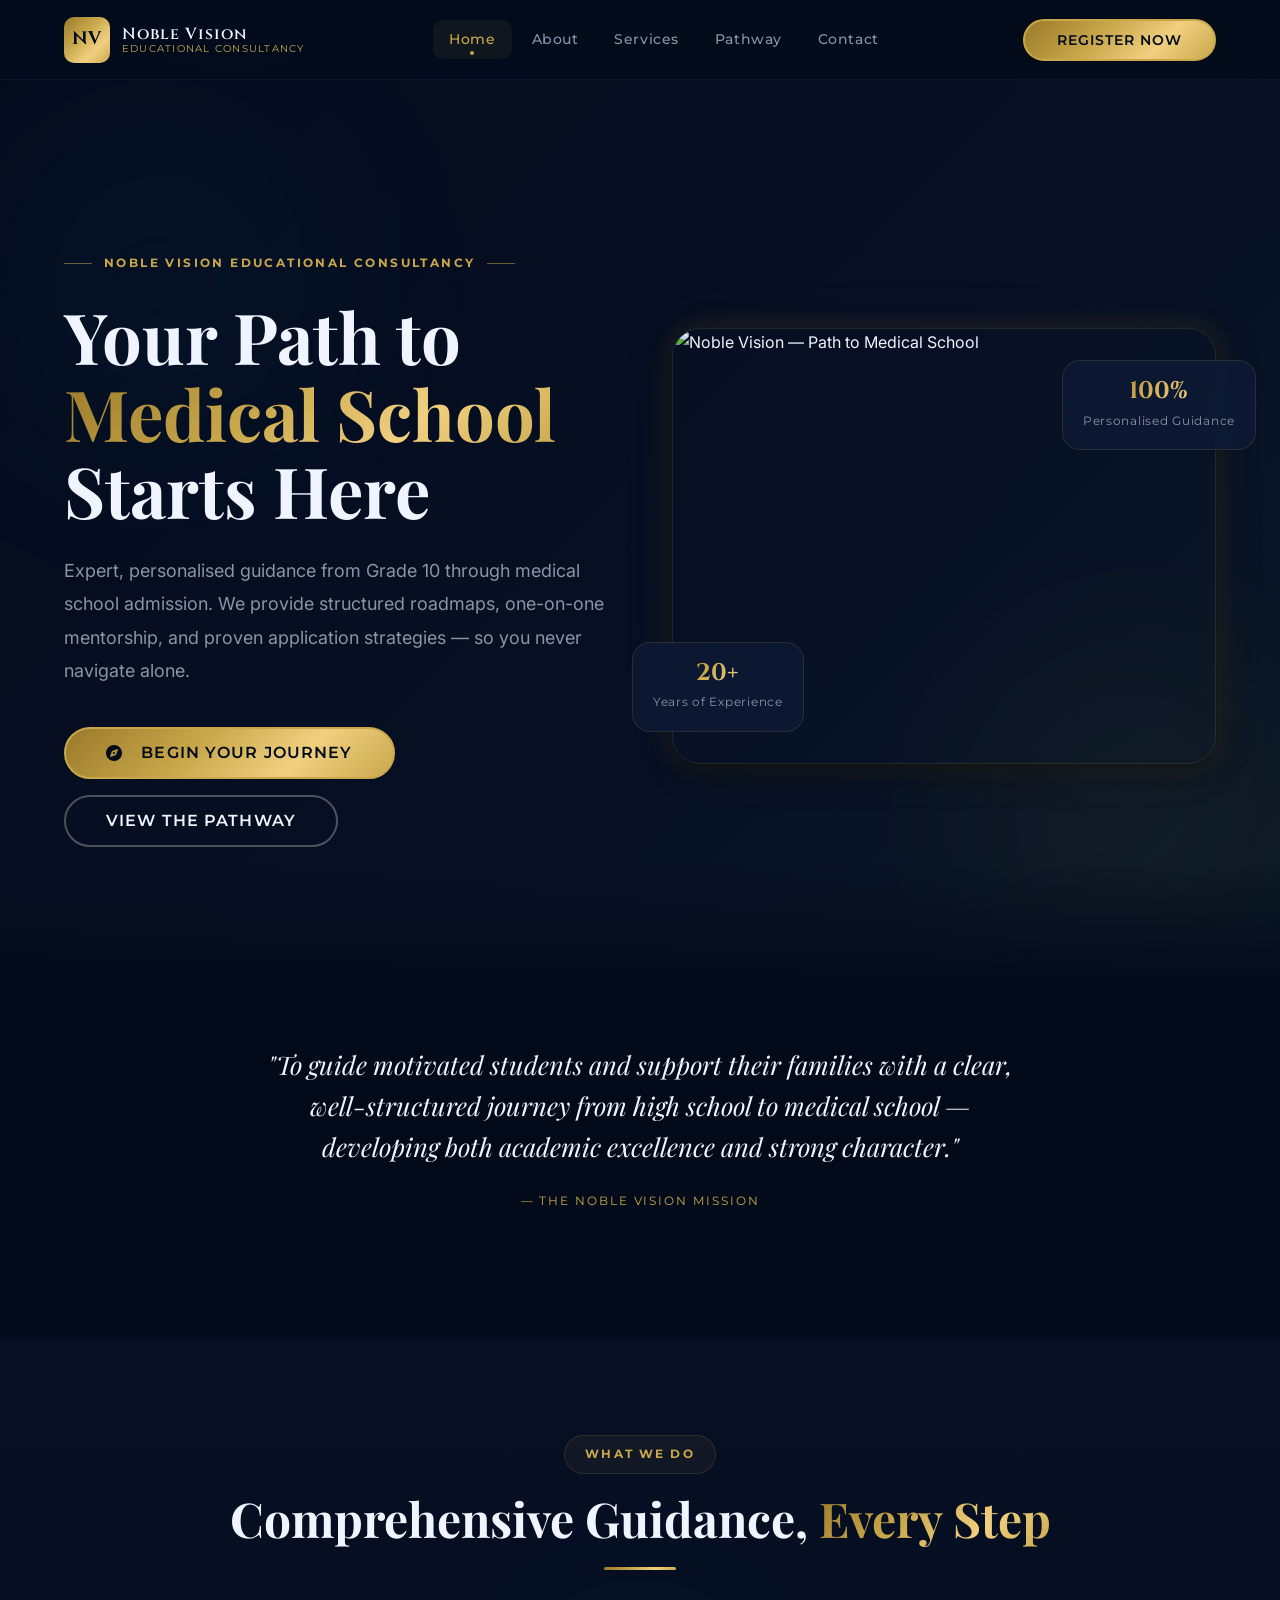
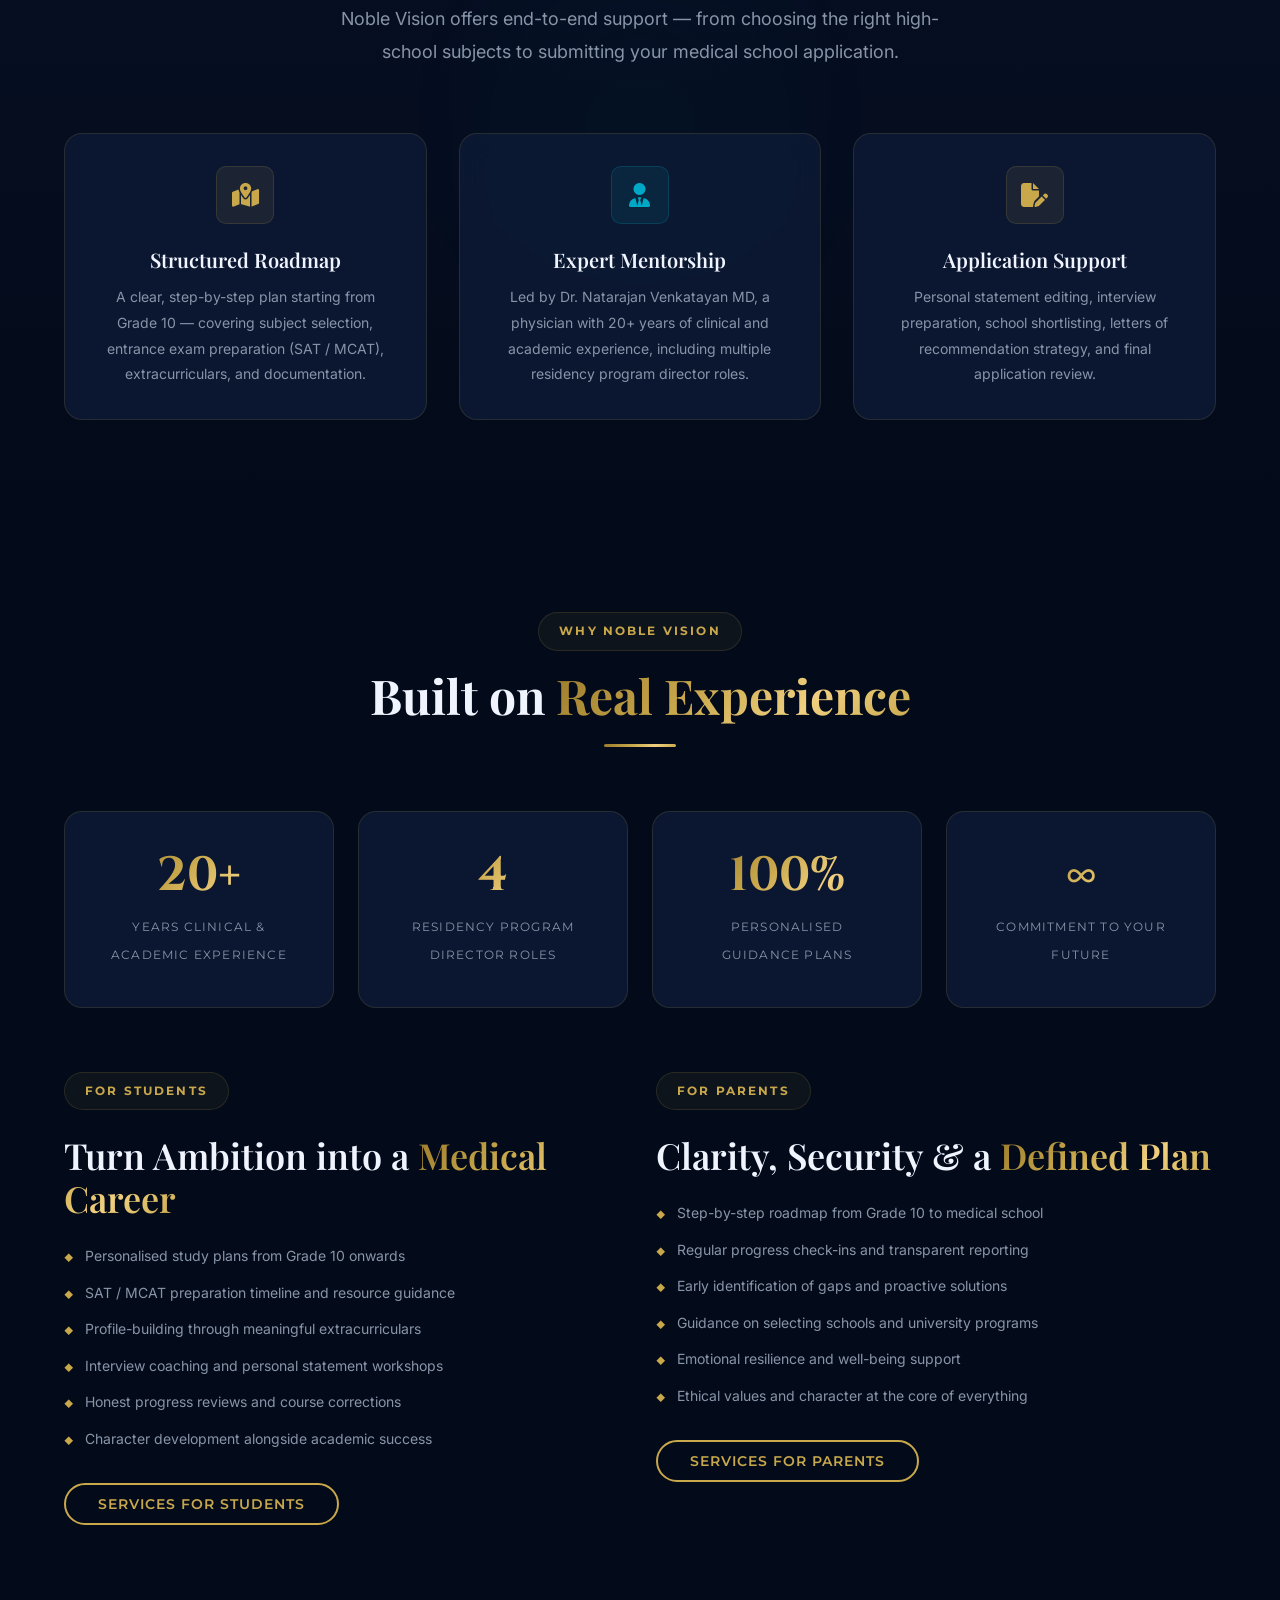
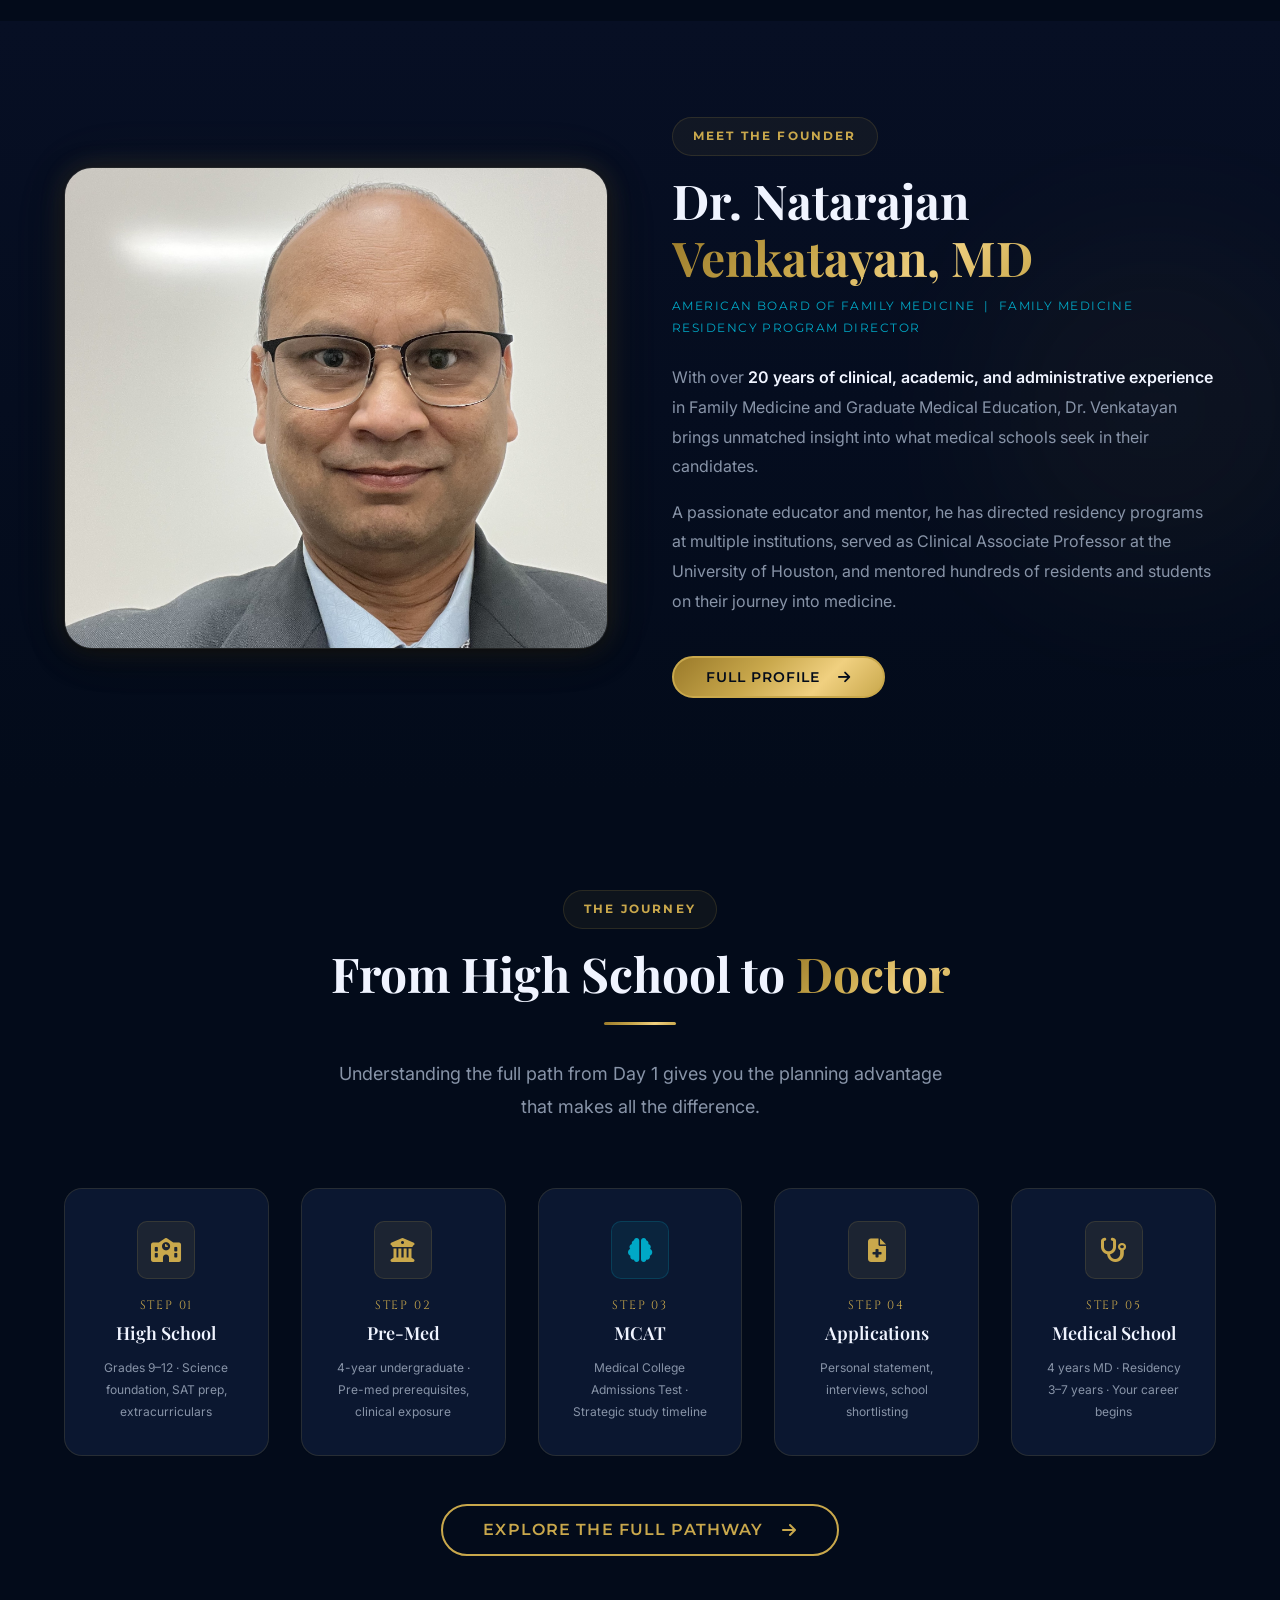
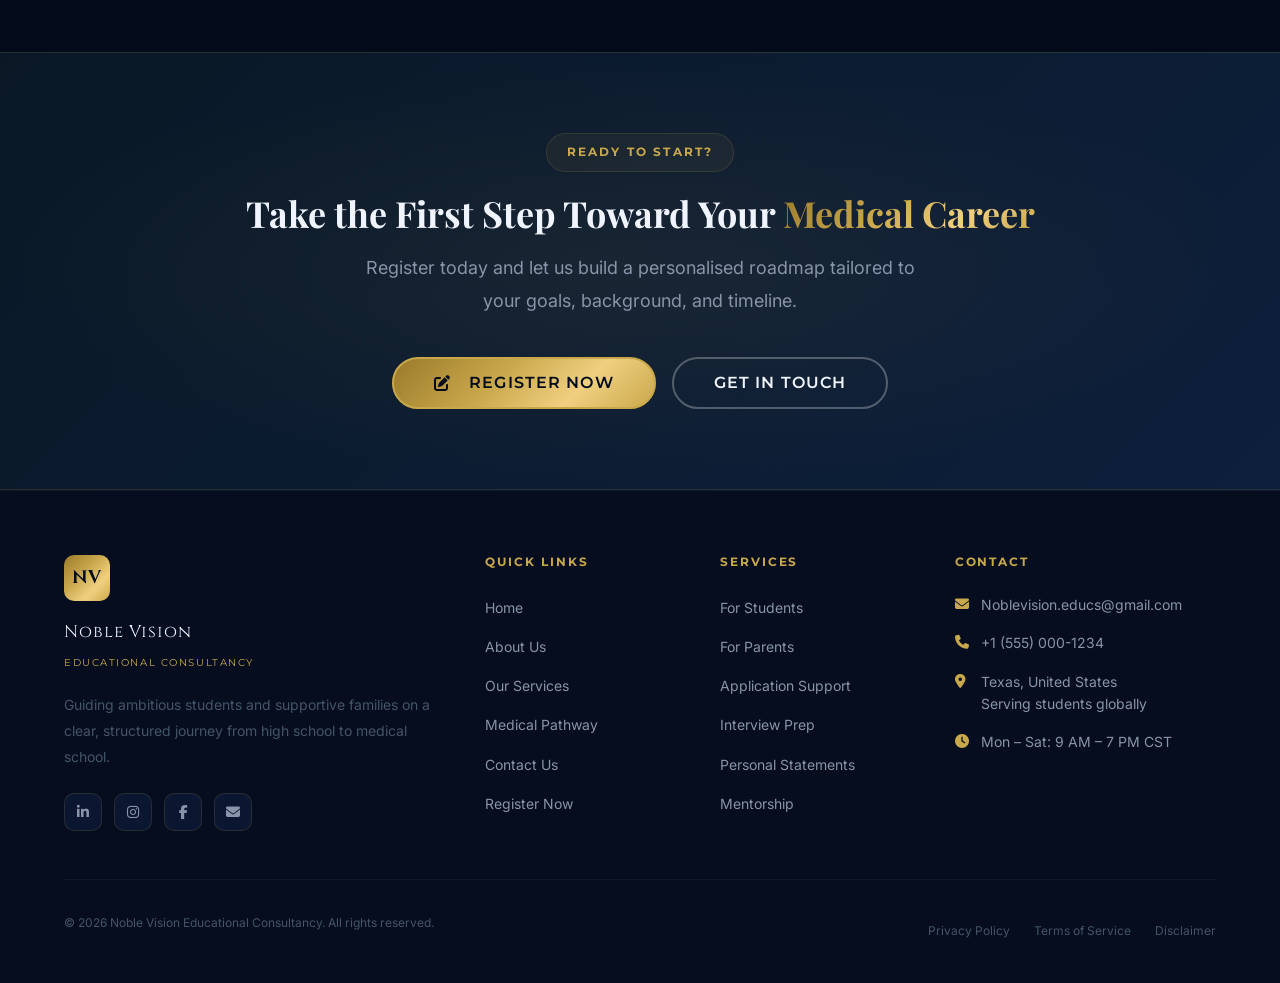
==== index.html @ 3e69d7c0 "Initial commit — Noble Vision website" ====
<!DOCTYPE html>
<html lang="en">
<head>
  <meta charset="UTF-8" />
  <meta name="viewport" content="width=device-width, initial-scale=1.0" />
  <title>Noble Vision | Educational Consultancy — Path to Medical School</title>
  <meta name="description" content="Noble Vision Educational Consultancy guides motivated students from Grade 10 to medical school with structured roadmaps, expert mentorship, and proven application strategies." />

  <!-- Google Fonts -->
  <link rel="preconnect" href="https://fonts.googleapis.com" />
  <link rel="preconnect" href="https://fonts.gstatic.com" crossorigin />
  <link href="https://fonts.googleapis.com/css2?family=Cinzel:wght@400;600;700&family=Playfair+Display:ital,wght@0,400;0,600;0,700;1,400&family=Inter:wght@300;400;500;600&family=Montserrat:wght@400;500;600;700&display=swap" rel="stylesheet" />

  <!-- Font Awesome Icons -->
  <link rel="stylesheet" href="https://cdnjs.cloudflare.com/ajax/libs/font-awesome/6.5.1/css/all.min.css" />

  <!-- Stylesheets -->
  <link rel="stylesheet" href="css/variables.css" />
  <link rel="stylesheet" href="css/global.css" />
  <link rel="stylesheet" href="css/components.css" />
</head>
<body>

<!-- ============================================================
     SECTION: GLOBAL NAVIGATION / HEADER
     To edit: update components/_header.html then copy here.
     ============================================================ -->
<header class="site-header" id="site-header">
  <nav class="nav-container">
    <a href="index.html" class="nav-logo" aria-label="Noble Vision Home">
      <div class="logo-mark">NV</div>
      <div class="nav-logo-text">
        <span class="logo-name">Noble Vision</span>
        <span class="logo-sub">Educational Consultancy</span>
      </div>
    </a>
    <ul class="nav-links" id="nav-links">
      <li><a href="index.html"    class="active">Home</a></li>
      <li><a href="about.html"              >About</a></li>
      <li><a href="services.html"           >Services</a></li>
      <li><a href="pathway.html"            >Pathway</a></li>
      <li><a href="contact.html"            >Contact</a></li>
    </ul>
    <a href="contact.html#register" class="btn btn--primary nav-cta">Register Now</a>
    <button class="nav-toggle" id="nav-toggle" aria-label="Toggle navigation menu">
      <span></span><span></span><span></span>
    </button>
  </nav>
</header>
<!-- END: GLOBAL NAVIGATION / HEADER -->


<main class="page-wrapper">

  <!-- ============================================================
       SECTION: HERO
       Full-viewport intro with headline and CTA buttons.
       ============================================================ -->
  <section class="hero" id="hero">
    <div class="bg-glow bg-glow--blue"  style="top:-80px;  left:-120px;"></div>
    <div class="bg-glow bg-glow--gold"  style="bottom:-60px; right:-80px;"></div>

    <div class="container hero-layout">
      <!-- Hero Text -->
      <div class="hero-content">
        <div class="hero-label">Noble Vision Educational Consultancy</div>
        <h1 class="hero-title">
          Your Path to
          <span class="text-gradient-gold">Medical School</span>
          Starts Here
        </h1>
        <p class="hero-description">
          Expert, personalised guidance from Grade 10 through medical school
          admission. We provide structured roadmaps, one-on-one mentorship,
          and proven application strategies — so you never navigate alone.
        </p>
        <div class="hero-actions">
          <a href="contact.html#register" class="btn btn--primary btn--lg">
            <i class="fa-solid fa-compass"></i>&nbsp; Begin Your Journey
          </a>
          <a href="pathway.html" class="btn btn--ghost btn--lg">
            View the Pathway
          </a>
        </div>
      </div>

      <!-- Hero Image Column -->
      <div class="hero-visual">
        <div class="hero-image-frame">
          <img
            src="https://via.placeholder.com/580x460/0D1B35/C9A84C?text=Noble+Vision"
            alt="Noble Vision — Path to Medical School"
            class="hero-image"
          />
          <div class="hero-stat-bubble hero-stat-bubble--left">
            <span class="bubble-num">20+</span>
            <span class="bubble-txt">Years of Experience</span>
          </div>
          <div class="hero-stat-bubble hero-stat-bubble--right">
            <span class="bubble-num">100%</span>
            <span class="bubble-txt">Personalised Guidance</span>
          </div>
        </div>
      </div>
    </div>
  </section>
  <!-- END: SECTION HERO -->


  <!-- ============================================================
       SECTION: MISSION STATEMENT
       A centred pull-quote establishing brand identity.
       ============================================================ -->
  <section class="section section--sm" id="mission-statement">
    <div class="container">
      <div class="section-header fade-in">
        <blockquote style="max-width:780px; margin:0 auto; text-align:center;">
          <p style="font-family:var(--font-heading); font-size:clamp(1.2rem,2.5vw,1.6rem); color:var(--color-text-primary); font-style:italic; line-height:1.6; margin-bottom:var(--space-6);">
            "To guide motivated students and support their families with a clear,
            well-structured journey from high school to medical school — developing
            both academic excellence and strong character."
          </p>
          <footer style="font-family:var(--font-label); font-size:var(--text-xs); letter-spacing:0.16em; text-transform:uppercase; color:var(--color-gold);">
            — The Noble Vision Mission
          </footer>
        </blockquote>
      </div>
    </div>
  </section>
  <!-- END: SECTION MISSION STATEMENT -->


  <!-- ============================================================
       SECTION: WHAT WE DO — Overview Cards
       Three core service pillars with icons.
       ============================================================ -->
  <section class="section section--alt" id="what-we-do">
    <div class="bg-glow bg-glow--teal" style="top:50%; left:50%; transform:translate(-50%,-50%);"></div>

    <div class="container">
      <div class="section-header fade-in">
        <span class="section-label">What We Do</span>
        <h2 class="section-title">Comprehensive Guidance, <span class="text-gradient-gold">Every Step</span></h2>
        <div class="section-divider"></div>
        <p class="section-subtitle">
          Noble Vision offers end-to-end support — from choosing the right
          high-school subjects to submitting your medical school application.
        </p>
      </div>

      <div class="grid-3">
        <!-- Card 1 -->
        <div class="card card--feature fade-in fade-in-delay-1">
          <div class="card__icon">
            <i class="fa-solid fa-map-location-dot"></i>
          </div>
          <h3 class="card__title">Structured Roadmap</h3>
          <p class="card__text">
            A clear, step-by-step plan starting from Grade 10 — covering
            subject selection, entrance exam preparation (SAT / MCAT),
            extracurriculars, and documentation.
          </p>
        </div>

        <!-- Card 2 -->
        <div class="card card--feature fade-in fade-in-delay-2">
          <div class="card__icon card__icon--teal">
            <i class="fa-solid fa-user-tie"></i>
          </div>
          <h3 class="card__title">Expert Mentorship</h3>
          <p class="card__text">
            Led by Dr. Natarajan Venkatayan MD, a physician with 20+ years of
            clinical and academic experience, including multiple residency
            program director roles.
          </p>
        </div>

        <!-- Card 3 -->
        <div class="card card--feature fade-in fade-in-delay-3">
          <div class="card__icon">
            <i class="fa-solid fa-file-pen"></i>
          </div>
          <h3 class="card__title">Application Support</h3>
          <p class="card__text">
            Personal statement editing, interview preparation, school
            shortlisting, letters of recommendation strategy, and final
            application review.
          </p>
        </div>
      </div>
    </div>
  </section>
  <!-- END: SECTION WHAT WE DO -->


  <!-- ============================================================
       SECTION: WHY NOBLE VISION — Stats + Key Highlights
       ============================================================ -->
  <section class="section" id="why-noble-vision">
    <div class="container">

      <div class="section-header fade-in">
        <span class="section-label">Why Noble Vision</span>
        <h2 class="section-title">Built on <span class="text-gradient-gold">Real Experience</span></h2>
        <div class="section-divider"></div>
      </div>

      <!-- Stats Row -->
      <div class="grid-4" style="margin-bottom: var(--space-16);">
        <div class="card card--stat fade-in fade-in-delay-1">
          <span class="stat-number">20+</span>
          <span class="stat-label">Years Clinical &amp; Academic Experience</span>
        </div>
        <div class="card card--stat fade-in fade-in-delay-2">
          <span class="stat-number">4</span>
          <span class="stat-label">Residency Program Director Roles</span>
        </div>
        <div class="card card--stat fade-in fade-in-delay-3">
          <span class="stat-number">100%</span>
          <span class="stat-label">Personalised Guidance Plans</span>
        </div>
        <div class="card card--stat fade-in fade-in-delay-4">
          <span class="stat-number">∞</span>
          <span class="stat-label">Commitment to Your Future</span>
        </div>
      </div>

      <!-- Two-column highlights -->
      <div class="grid-2">
        <div class="fade-in">
          <span class="section-label" style="margin-bottom:var(--space-6); display:inline-block;">For Students</span>
          <h3 style="margin-bottom:var(--space-6);">Turn Ambition into a <span class="text-gradient-gold">Medical Career</span></h3>
          <ul class="check-list">
            <li>Personalised study plans from Grade 10 onwards</li>
            <li>SAT / MCAT preparation timeline and resource guidance</li>
            <li>Profile-building through meaningful extracurriculars</li>
            <li>Interview coaching and personal statement workshops</li>
            <li>Honest progress reviews and course corrections</li>
            <li>Character development alongside academic success</li>
          </ul>
          <a href="services.html#students" class="btn btn--secondary" style="margin-top:var(--space-8);">Services for Students</a>
        </div>

        <div class="fade-in fade-in-delay-2">
          <span class="section-label" style="margin-bottom:var(--space-6); display:inline-block;">For Parents</span>
          <h3 style="margin-bottom:var(--space-6);">Clarity, Security &amp; a <span class="text-gradient-gold">Defined Plan</span></h3>
          <ul class="check-list">
            <li>Step-by-step roadmap from Grade 10 to medical school</li>
            <li>Regular progress check-ins and transparent reporting</li>
            <li>Early identification of gaps and proactive solutions</li>
            <li>Guidance on selecting schools and university programs</li>
            <li>Emotional resilience and well-being support</li>
            <li>Ethical values and character at the core of everything</li>
          </ul>
          <a href="services.html#parents" class="btn btn--secondary" style="margin-top:var(--space-8);">Services for Parents</a>
        </div>
      </div>

    </div>
  </section>
  <!-- END: SECTION WHY NOBLE VISION -->


  <!-- ============================================================
       SECTION: FOUNDER SPOTLIGHT
       Brief introduction to Dr. Natarajan Venkatayan.
       ============================================================ -->
  <section class="section section--alt" id="founder-spotlight">
    <div class="bg-glow bg-glow--gold" style="right:-100px; top:50%; transform:translateY(-50%);"></div>

    <div class="container">
      <div class="grid-2" style="align-items:center; gap:var(--space-16);">

        <!-- Image -->
        <div class="fade-in" style="position:relative;">
          <img
            src="IMG-2202-face.jpg"
            alt="Dr. Natarajan Venkatayan MD"
            style="width:100%; border-radius:var(--radius-xl); border:1px solid var(--color-border); box-shadow:var(--shadow-card), var(--shadow-gold);"
          />
        </div>

        <!-- Text -->
        <div class="fade-in fade-in-delay-2">
          <span class="section-label">Meet the Founder</span>
          <h2 style="margin-bottom:var(--space-2);">Dr. Natarajan<br><span class="text-gradient-gold">Venkatayan, MD</span></h2>
          <p style="font-family:var(--font-label); font-size:var(--text-xs); letter-spacing:0.12em; text-transform:uppercase; color:var(--color-teal); margin-bottom:var(--space-6);">
            American Board of Family Medicine &nbsp;|&nbsp; Family Medicine Residency Program Director
          </p>
          <p>
            With over <strong>20 years of clinical, academic, and administrative
            experience</strong> in Family Medicine and Graduate Medical Education,
            Dr. Venkatayan brings unmatched insight into what medical schools seek
            in their candidates.
          </p>
          <p>
            A passionate educator and mentor, he has directed residency programs
            at multiple institutions, served as Clinical Associate Professor at the
            University of Houston, and mentored hundreds of residents and students
            on their journey into medicine.
          </p>
          <a href="about.html" class="btn btn--primary" style="margin-top:var(--space-6);">
            Full Profile &nbsp;<i class="fa-solid fa-arrow-right"></i>
          </a>
        </div>

      </div>
    </div>
  </section>
  <!-- END: SECTION FOUNDER SPOTLIGHT -->


  <!-- ============================================================
       SECTION: PATHWAY PREVIEW
       A five-step horizontal snapshot linking to the full pathway.
       ============================================================ -->
  <section class="section" id="pathway-preview">
    <div class="container">
      <div class="section-header fade-in">
        <span class="section-label">The Journey</span>
        <h2 class="section-title">From High School to <span class="text-gradient-gold">Doctor</span></h2>
        <div class="section-divider"></div>
        <p class="section-subtitle">
          Understanding the full path from Day 1 gives you the planning
          advantage that makes all the difference.
        </p>
      </div>

      <div class="grid-auto" style="grid-template-columns:repeat(auto-fit,minmax(180px,1fr));">
        <!-- Step 1 -->
        <div class="card fade-in fade-in-delay-1" style="text-align:center;">
          <div class="card__icon" style="margin:0 auto var(--space-4);">
            <i class="fa-solid fa-school"></i>
          </div>
          <div style="font-family:var(--font-display); font-size:var(--text-xs); color:var(--color-gold); letter-spacing:0.15em; text-transform:uppercase; margin-bottom:var(--space-2);">Step 01</div>
          <h4 class="card__title" style="font-size:var(--text-lg);">High School</h4>
          <p class="card__text" style="font-size:var(--text-xs);">Grades 9–12 · Science foundation, SAT prep, extracurriculars</p>
        </div>
        <!-- Step 2 -->
        <div class="card fade-in fade-in-delay-2" style="text-align:center;">
          <div class="card__icon" style="margin:0 auto var(--space-4);">
            <i class="fa-solid fa-building-columns"></i>
          </div>
          <div style="font-family:var(--font-display); font-size:var(--text-xs); color:var(--color-gold); letter-spacing:0.15em; text-transform:uppercase; margin-bottom:var(--space-2);">Step 02</div>
          <h4 class="card__title" style="font-size:var(--text-lg);">Pre-Med</h4>
          <p class="card__text" style="font-size:var(--text-xs);">4-year undergraduate · Pre-med prerequisites, clinical exposure</p>
        </div>
        <!-- Step 3 -->
        <div class="card fade-in fade-in-delay-3" style="text-align:center;">
          <div class="card__icon card__icon--teal" style="margin:0 auto var(--space-4);">
            <i class="fa-solid fa-brain"></i>
          </div>
          <div style="font-family:var(--font-display); font-size:var(--text-xs); color:var(--color-gold); letter-spacing:0.15em; text-transform:uppercase; margin-bottom:var(--space-2);">Step 03</div>
          <h4 class="card__title" style="font-size:var(--text-lg);">MCAT</h4>
          <p class="card__text" style="font-size:var(--text-xs);">Medical College Admissions Test · Strategic study timeline</p>
        </div>
        <!-- Step 4 -->
        <div class="card fade-in fade-in-delay-4" style="text-align:center;">
          <div class="card__icon" style="margin:0 auto var(--space-4);">
            <i class="fa-solid fa-file-medical"></i>
          </div>
          <div style="font-family:var(--font-display); font-size:var(--text-xs); color:var(--color-gold); letter-spacing:0.15em; text-transform:uppercase; margin-bottom:var(--space-2);">Step 04</div>
          <h4 class="card__title" style="font-size:var(--text-lg);">Applications</h4>
          <p class="card__text" style="font-size:var(--text-xs);">Personal statement, interviews, school shortlisting</p>
        </div>
        <!-- Step 5 -->
        <div class="card fade-in" style="text-align:center; transition-delay:0.5s;">
          <div class="card__icon" style="margin:0 auto var(--space-4);">
            <i class="fa-solid fa-stethoscope"></i>
          </div>
          <div style="font-family:var(--font-display); font-size:var(--text-xs); color:var(--color-gold); letter-spacing:0.15em; text-transform:uppercase; margin-bottom:var(--space-2);">Step 05</div>
          <h4 class="card__title" style="font-size:var(--text-lg);">Medical School</h4>
          <p class="card__text" style="font-size:var(--text-xs);">4 years MD · Residency 3–7 years · Your career begins</p>
        </div>
      </div>

      <div style="text-align:center; margin-top:var(--space-12);" class="fade-in">
        <a href="pathway.html" class="btn btn--secondary btn--lg">
          Explore the Full Pathway &nbsp;<i class="fa-solid fa-arrow-right"></i>
        </a>
      </div>
    </div>
  </section>
  <!-- END: SECTION PATHWAY PREVIEW -->


  <!-- ============================================================
       SECTION: CTA BAND
       Bottom call-to-action before footer.
       ============================================================ -->
  <section class="cta-band" id="cta">
    <div class="container">
      <span class="section-label" style="margin-bottom:var(--space-5); display:inline-block;">Ready to Start?</span>
      <h2 class="cta-band__title">
        Take the First Step Toward Your <span class="text-gradient-gold">Medical Career</span>
      </h2>
      <p class="cta-band__sub">
        Register today and let us build a personalised roadmap tailored
        to your goals, background, and timeline.
      </p>
      <div class="cta-band__actions">
        <a href="contact.html#register" class="btn btn--primary btn--lg">
          <i class="fa-solid fa-pen-to-square"></i>&nbsp; Register Now
        </a>
        <a href="contact.html" class="btn btn--ghost btn--lg">
          Get in Touch
        </a>
      </div>
    </div>
  </section>
  <!-- END: SECTION CTA BAND -->

</main>


<!-- ============================================================
     SECTION: GLOBAL FOOTER
     To edit: update components/_footer.html then copy here.
     ============================================================ -->
<footer class="site-footer" id="site-footer">
  <div class="container">
    <div class="footer-grid">

      <div class="footer-brand">
        <div class="logo-mark" style="margin-bottom:1rem;">NV</div>
        <p style="font-family:var(--font-display); font-size:1.05rem; color:var(--color-text-primary); letter-spacing:0.06em; margin-bottom:0.25rem;">Noble Vision</p>
        <p style="font-family:var(--font-label); font-size:0.65rem; letter-spacing:0.15em; text-transform:uppercase; color:var(--color-gold); margin-bottom:0;">Educational Consultancy</p>
        <p class="footer-tagline">Guiding ambitious students and supportive families on a clear, structured journey from high school to medical school.</p>
        <div class="footer-social">
          <a href="#" class="social-link" aria-label="LinkedIn"><i class="fa-brands fa-linkedin-in"></i></a>
          <a href="#" class="social-link" aria-label="Instagram"><i class="fa-brands fa-instagram"></i></a>
          <a href="#" class="social-link" aria-label="Facebook"><i class="fa-brands fa-facebook-f"></i></a>
          <a href="mailto:Noblevision.educs@gmail.com" class="social-link" aria-label="Email"><i class="fa-solid fa-envelope"></i></a>
        </div>
      </div>

      <div class="footer-col">
        <h4 class="footer-col-title">Quick Links</h4>
        <ul class="footer-links">
          <li><a href="index.html">Home</a></li>
          <li><a href="about.html">About Us</a></li>
          <li><a href="services.html">Our Services</a></li>
          <li><a href="pathway.html">Medical Pathway</a></li>
          <li><a href="contact.html">Contact Us</a></li>
          <li><a href="contact.html#register">Register Now</a></li>
        </ul>
      </div>

      <div class="footer-col">
        <h4 class="footer-col-title">Services</h4>
        <ul class="footer-links">
          <li><a href="services.html#students">For Students</a></li>
          <li><a href="services.html#parents">For Parents</a></li>
          <li><a href="services.html#applications">Application Support</a></li>
          <li><a href="services.html#interview">Interview Prep</a></li>
          <li><a href="services.html#personal-statement">Personal Statements</a></li>
          <li><a href="services.html#mentorship">Mentorship</a></li>
        </ul>
      </div>

      <div class="footer-col">
        <h4 class="footer-col-title">Contact</h4>
        <div class="footer-contact-item"><i class="fa-solid fa-envelope footer-contact-icon"></i><span>Noblevision.educs@gmail.com</span></div>
        <div class="footer-contact-item"><i class="fa-solid fa-phone footer-contact-icon"></i><span>+1 (555) 000-1234</span></div>
        <div class="footer-contact-item"><i class="fa-solid fa-location-dot footer-contact-icon"></i><span>Texas, United States<br>Serving students globally</span></div>
        <div class="footer-contact-item"><i class="fa-solid fa-clock footer-contact-icon"></i><span>Mon – Sat: 9 AM – 7 PM CST</span></div>
      </div>

    </div>

    <div class="footer-bottom">
      <p class="footer-copyright">&copy; 2026 Noble Vision Educational Consultancy. All rights reserved.</p>
      <nav class="footer-legal">
        <a href="#">Privacy Policy</a>
        <a href="#">Terms of Service</a>
        <a href="#">Disclaimer</a>
      </nav>
    </div>
  </div>
</footer>
<!-- END: GLOBAL FOOTER -->

<script src="js/main.js"></script>
</body>
</html>
---- css/variables.css ----
/*
 * ====================================================
 *  NOBLE VISION — CSS CUSTOM PROPERTIES (variables.css)
 *  Edit this file to change colors, fonts, and spacing
 *  across the entire website.
 * ====================================================
 */

:root {

  /* ===========================
     COLOR PALETTE
     =========================== */

  /* Backgrounds */
  --color-bg-base:       #030B1A;   /* deepest background */
  --color-bg-dark:       #070F24;   /* main body background */
  --color-bg-card:       rgba(13, 27, 53, 0.85);  /* card background */
  --color-bg-card-solid: #0D1B35;   /* solid card (no transparency) */
  --color-bg-elevated:   #0E2040;   /* elevated surfaces */
  --color-bg-input:      #0A1628;   /* form input background */

  /* Gold / Prestige */
  --color-gold:          #C9A84C;
  --color-gold-light:    #F0D080;
  --color-gold-dark:     #9A7A2A;

  /* Blue / Trust */
  --color-blue:          #1E6FCC;
  --color-blue-light:    #5BA3E8;

  /* Teal / Innovation */
  --color-teal:          #00A8C6;
  --color-teal-light:    #4DD0E1;

  /* Text */
  --color-text-primary:   #F0F4FF;
  --color-text-secondary: #8894A8;
  --color-text-muted:     #44556A;

  /* Borders */
  --color-border:         rgba(201, 168, 76, 0.15);
  --color-border-hover:   rgba(201, 168, 76, 0.40);
  --color-divider:        rgba(144, 179, 219, 0.07);

  /* ===========================
     GRADIENTS
     =========================== */
  --gradient-gold:    linear-gradient(135deg, #9A7A2A 0%, #C9A84C 40%, #F0D080 70%, #C9A84C 100%);
  --gradient-gold-h:  linear-gradient(90deg, #C9A84C, #F0D080, #C9A84C);
  --gradient-blue:    linear-gradient(135deg, #0D47A1, #1E6FCC);
  --gradient-hero:    linear-gradient(135deg, #030B1A 0%, #070F24 55%, #0A1826 100%);
  --gradient-card:    linear-gradient(135deg, rgba(13, 27, 53, 0.9), rgba(8, 16, 36, 0.95));
  --gradient-section-alt: linear-gradient(180deg, #070F24 0%, #030B1A 100%);

  /* ===========================
     TYPOGRAPHY
     =========================== */
  --font-display:  'Cinzel', 'Playfair Display', Georgia, serif;
  --font-heading:  'Playfair Display', Georgia, serif;
  --font-body:     'Inter', 'Segoe UI', system-ui, sans-serif;
  --font-label:    'Montserrat', 'Inter', sans-serif;

  /* Type scale */
  --text-xs:   0.75rem;    /*  12px */
  --text-sm:   0.875rem;   /*  14px */
  --text-base: 1rem;       /*  16px */
  --text-lg:   1.125rem;   /*  18px */
  --text-xl:   1.25rem;    /*  20px */
  --text-2xl:  1.5rem;     /*  24px */
  --text-3xl:  1.875rem;   /*  30px */
  --text-4xl:  2.25rem;    /*  36px */
  --text-5xl:  3rem;       /*  48px */
  --text-6xl:  3.75rem;    /*  60px */

  /* ===========================
     SPACING SCALE
     =========================== */
  --space-1:   0.25rem;
  --space-2:   0.5rem;
  --space-3:   0.75rem;
  --space-4:   1rem;
  --space-5:   1.25rem;
  --space-6:   1.5rem;
  --space-8:   2rem;
  --space-10:  2.5rem;
  --space-12:  3rem;
  --space-16:  4rem;
  --space-20:  5rem;
  --space-24:  6rem;
  --space-32:  8rem;

  /* ===========================
     LAYOUT
     =========================== */
  --container-max:  1200px;
  --nav-height:     80px;

  /* ===========================
     BORDER RADIUS
     =========================== */
  --radius-sm:   4px;
  --radius-md:   10px;
  --radius-lg:   18px;
  --radius-xl:   28px;
  --radius-full: 9999px;

  /* ===========================
     SHADOWS & EFFECTS
     =========================== */
  --shadow-base:   0 4px 20px rgba(0, 0, 0, 0.5);
  --shadow-card:   0 8px 32px rgba(0, 0, 0, 0.45), 0 2px 6px rgba(0, 0, 0, 0.3);
  --shadow-gold:   0 0 24px rgba(201, 168, 76, 0.18), 0 0 64px rgba(201, 168, 76, 0.06);
  --shadow-blue:   0 0 32px rgba(30, 111, 204, 0.18);
  --glow-gold:     0 0 32px rgba(201, 168, 76, 0.28);

  --blur-glass:    blur(14px);
  -webkit-backdrop-filter: var(--blur-glass);

  /* ===========================
     TRANSITIONS
     =========================== */
  --transition-fast: 0.15s ease;
  --transition-base: 0.30s ease;
  --transition-slow: 0.55s ease;
}
---- css/global.css ----
/*
 * ============================================================
 *  NOBLE VISION — BASE & GLOBAL STYLES (global.css)
 *  Reset, typography, layout helpers, utility classes.
 * ============================================================
 */

/* ============================================================
   1. CSS RESET & BASE
   ============================================================ */
*, *::before, *::after {
  box-sizing: border-box;
  margin: 0;
  padding: 0;
}

html {
  scroll-behavior: smooth;
  font-size: 16px;
}

body {
  font-family: var(--font-body);
  font-size: var(--text-base);
  line-height: 1.7;
  color: var(--color-text-primary);
  background-color: var(--color-bg-base);
  background-image:
    radial-gradient(ellipse at 18% 18%, rgba(30, 111, 204, 0.07) 0%, transparent 55%),
    radial-gradient(ellipse at 82% 80%, rgba(201, 168, 76, 0.055) 0%, transparent 55%);
  background-attachment: fixed;
  overflow-x: hidden;
  -webkit-font-smoothing: antialiased;
  -moz-osx-font-smoothing: grayscale;
}

/* Subtle dot-grid background texture */
body::before {
  content: '';
  position: fixed;
  inset: 0;
  background-image:
    linear-gradient(rgba(255, 255, 255, 0.014) 1px, transparent 1px),
    linear-gradient(90deg, rgba(255, 255, 255, 0.014) 1px, transparent 1px);
  background-size: 64px 64px;
  pointer-events: none;
  z-index: 0;
}

/* All content above the grid */
main, header, footer, section {
  position: relative;
  z-index: 1;
}

a {
  color: var(--color-gold);
  text-decoration: none;
  transition: color var(--transition-fast);
}
a:hover { color: var(--color-gold-light); }

ul, ol { list-style: none; }
img { max-width: 100%; height: auto; display: block; }

/* ============================================================
   2. TYPOGRAPHY
   ============================================================ */
h1, h2, h3, h4, h5, h6 {
  font-family: var(--font-heading);
  line-height: 1.2;
  color: var(--color-text-primary);
}
h1 { font-size: clamp(var(--text-4xl), 5.5vw, var(--text-6xl)); font-weight: 700; }
h2 { font-size: clamp(var(--text-3xl), 4vw,   var(--text-5xl)); font-weight: 700; }
h3 { font-size: clamp(var(--text-2xl), 3vw,   var(--text-4xl)); font-weight: 600; }
h4 { font-size: clamp(var(--text-xl),  2vw,   var(--text-2xl)); font-weight: 600; }
h5 { font-size: var(--text-xl);  font-weight: 600; }
h6 { font-size: var(--text-lg);  font-weight: 600; }

p {
  color: var(--color-text-secondary);
  line-height: 1.85;
  margin-bottom: var(--space-4);
}
p:last-child { margin-bottom: 0; }

strong { color: var(--color-text-primary); font-weight: 600; }

/* Gold gradient text utility */
.text-gradient-gold {
  background: var(--gradient-gold);
  -webkit-background-clip: text;
  -webkit-text-fill-color: transparent;
  background-clip: text;
}

/* ============================================================
   3. LAYOUT — CONTAINER
   ============================================================ */
.container {
  width: 100%;
  max-width: var(--container-max);
  margin: 0 auto;
  padding: 0 var(--space-6);
}

/* Page offset for fixed header */
.page-wrapper {
  padding-top: var(--nav-height);
}

/* ============================================================
   4. SECTION BASE
   ============================================================ */
.section {
  padding: var(--space-24) 0;
  overflow: hidden;
}
.section--sm  { padding: var(--space-16) 0; }
.section--lg  { padding: var(--space-32) 0; }
.section--alt { background: var(--gradient-section-alt); }

/* Section header block */
.section-header {
  text-align: center;
  margin-bottom: var(--space-16);
}
.section-header--left {
  text-align: left;
  margin-bottom: var(--space-12);
}

.section-label {
  display: inline-flex;
  align-items: center;
  gap: var(--space-3);
  font-family: var(--font-label);
  font-size: var(--text-xs);
  font-weight: 700;
  letter-spacing: 0.18em;
  text-transform: uppercase;
  color: var(--color-gold);
  margin-bottom: var(--space-4);
  padding: var(--space-2) var(--space-5);
  border: 1px solid var(--color-border);
  border-radius: var(--radius-full);
  background: rgba(201, 168, 76, 0.06);
}

.section-title {
  font-family: var(--font-heading);
  margin-bottom: var(--space-5);
}

.section-subtitle {
  font-size: var(--text-lg);
  color: var(--color-text-secondary);
  max-width: 620px;
  margin: 0 auto;
  line-height: 1.85;
}

.section-divider {
  width: 72px;
  height: 3px;
  background: var(--gradient-gold);
  border-radius: var(--radius-full);
  margin: var(--space-5) auto var(--space-8);
}
.section-divider--left { margin-left: 0; }

/* ============================================================
   5. GRID LAYOUTS
   ============================================================ */
.grid-2 { display: grid; grid-template-columns: repeat(2, 1fr); gap: var(--space-8); }
.grid-3 { display: grid; grid-template-columns: repeat(3, 1fr); gap: var(--space-8); }
.grid-4 { display: grid; grid-template-columns: repeat(4, 1fr); gap: var(--space-6); }
.grid-auto { display: grid; grid-template-columns: repeat(auto-fit, minmax(280px, 1fr)); gap: var(--space-8); }

/* ============================================================
   6. UTILITY CLASSES
   ============================================================ */
.text-center  { text-align: center; }
.text-left    { text-align: left; }
.text-gold    { color: var(--color-gold); }
.text-teal    { color: var(--color-teal); }
.text-muted   { color: var(--color-text-muted); }
.text-sm      { font-size: var(--text-sm); }

.flex          { display: flex; }
.flex-center   { display: flex; align-items: center; justify-content: center; }
.flex-between  { display: flex; align-items: center; justify-content: space-between; }
.flex-col      { display: flex; flex-direction: column; }
.items-start   { align-items: flex-start; }

.gap-3 { gap: var(--space-3); }
.gap-4 { gap: var(--space-4); }
.gap-6 { gap: var(--space-6); }
.gap-8 { gap: var(--space-8); }

.mt-auto  { margin-top: auto; }
.mb-0     { margin-bottom: 0; }
.w-full   { width: 100%; }

/* ============================================================
   7. SCROLL FADE-IN ANIMATION
   ============================================================ */
.fade-in {
  opacity: 0;
  transform: translateY(28px);
  transition: opacity 0.7s ease, transform 0.7s ease;
}
.fade-in.visible {
  opacity: 1;
  transform: translateY(0);
}
.fade-in-delay-1 { transition-delay: 0.1s; }
.fade-in-delay-2 { transition-delay: 0.2s; }
.fade-in-delay-3 { transition-delay: 0.3s; }
.fade-in-delay-4 { transition-delay: 0.4s; }

/* ============================================================
   8. BACKGROUND GLOW DECORATIONS
   ============================================================ */
.bg-glow {
  position: absolute;
  border-radius: 50%;
  filter: blur(100px);
  pointer-events: none;
  z-index: 0;
  opacity: 0.9;
}
.bg-glow--gold  { background: radial-gradient(circle, rgba(201, 168, 76, 0.10) 0%, transparent 70%); width: 450px; height: 450px; }
.bg-glow--blue  { background: radial-gradient(circle, rgba(30, 111, 204, 0.09) 0%, transparent 70%); width: 550px; height: 550px; }
.bg-glow--teal  { background: radial-gradient(circle, rgba(0, 168, 198, 0.07) 0%, transparent 70%);  width: 400px; height: 400px; }

/* ============================================================
   9. RESPONSIVE BREAKPOINTS
   ============================================================ */
@media (max-width: 1024px) {
  .grid-4 { grid-template-columns: repeat(2, 1fr); }
  .grid-3 { grid-template-columns: repeat(2, 1fr); }
}

@media (max-width: 768px) {
  .grid-2,
  .grid-3,
  .grid-4,
  .grid-auto { grid-template-columns: 1fr; }

  .section      { padding: var(--space-16) 0; }
  .section--lg  { padding: var(--space-24) 0; }
  .container    { padding: 0 var(--space-4); }

  .section-subtitle { max-width: 100%; }
  .section-header   { margin-bottom: var(--space-10); }
}
---- css/components.css ----
/*
 * ============================================================
 *  NOBLE VISION — REUSABLE COMPONENTS (components.css)
 *  Header, Footer, Buttons, Cards, Forms, Timeline, etc.
 *  Each section is clearly labeled for easy modification.
 * ============================================================
 */


/* ============================================================
   COMPONENT: BUTTONS
   ============================================================ */
.btn {
  display: inline-flex;
  align-items: center;
  justify-content: center;
  gap: var(--space-2);
  padding: 0.75rem 2rem;
  font-family: var(--font-label);
  font-size: var(--text-sm);
  font-weight: 600;
  letter-spacing: 0.07em;
  text-transform: uppercase;
  border-radius: var(--radius-full);
  border: 2px solid transparent;
  cursor: pointer;
  transition: all var(--transition-base);
  text-decoration: none;
  white-space: nowrap;
  line-height: 1;
}

/* Primary — gold fill */
.btn--primary {
  background: var(--gradient-gold);
  color: #030B1A;
  border-color: var(--color-gold);
}
.btn--primary:hover {
  box-shadow: var(--glow-gold);
  transform: translateY(-2px);
  color: #030B1A;
}

/* Secondary — gold outline */
.btn--secondary {
  background: transparent;
  color: var(--color-gold);
  border-color: var(--color-gold);
}
.btn--secondary:hover {
  background: rgba(201, 168, 76, 0.1);
  box-shadow: var(--glow-gold);
  transform: translateY(-2px);
  color: var(--color-gold-light);
}

/* Ghost — white outline */
.btn--ghost {
  background: transparent;
  color: var(--color-text-primary);
  border-color: rgba(255, 255, 255, 0.28);
}
.btn--ghost:hover {
  border-color: var(--color-gold);
  color: var(--color-gold);
  background: rgba(201, 168, 76, 0.05);
}

/* Large size */
.btn--lg {
  padding: 1rem 2.5rem;
  font-size: var(--text-base);
}

/* Full width */
.btn--block { width: 100%; }


/* ============================================================
   COMPONENT: CARDS
   ============================================================ */
.card {
  background: var(--color-bg-card);
  border: 1px solid var(--color-border);
  border-radius: var(--radius-lg);
  padding: var(--space-8);
  backdrop-filter: var(--blur-glass);
  -webkit-backdrop-filter: var(--blur-glass);
  transition: all var(--transition-base);
  position: relative;
  overflow: hidden;
}

/* Gold top-border accent on hover */
.card::before {
  content: '';
  position: absolute;
  top: 0; left: 0; right: 0;
  height: 3px;
  background: var(--gradient-gold);
  opacity: 0;
  transition: opacity var(--transition-base);
}
.card:hover {
  border-color: var(--color-border-hover);
  box-shadow: var(--shadow-card), var(--shadow-gold);
  transform: translateY(-5px);
}
.card:hover::before { opacity: 1; }

/* Card Icon */
.card__icon {
  width: 58px;
  height: 58px;
  background: rgba(201, 168, 76, 0.09);
  border: 1px solid var(--color-border);
  border-radius: var(--radius-md);
  display: flex;
  align-items: center;
  justify-content: center;
  margin-bottom: var(--space-6);
  font-size: 1.5rem;
  color: var(--color-gold);
  flex-shrink: 0;
}

.card__icon--teal {
  background: rgba(0, 168, 198, 0.09);
  border-color: rgba(0, 168, 198, 0.2);
  color: var(--color-teal);
}

.card__title {
  font-family: var(--font-heading);
  font-size: var(--text-xl);
  font-weight: 600;
  margin-bottom: var(--space-3);
  color: var(--color-text-primary);
}

.card__text {
  font-size: var(--text-sm);
  line-height: 1.85;
  color: var(--color-text-secondary);
  margin-bottom: 0;
}

/* Feature card — centered */
.card--feature { text-align: center; }
.card--feature .card__icon { margin: 0 auto var(--space-6); }

/* Stat card */
.card--stat {
  text-align: center;
  padding: var(--space-10);
}
.card--stat .stat-number {
  display: block;
  font-family: var(--font-display);
  font-size: var(--text-5xl);
  font-weight: 700;
  background: var(--gradient-gold);
  -webkit-background-clip: text;
  -webkit-text-fill-color: transparent;
  background-clip: text;
  line-height: 1;
  margin-bottom: var(--space-3);
}
.card--stat .stat-label {
  font-size: var(--text-xs);
  color: var(--color-text-secondary);
  letter-spacing: 0.1em;
  text-transform: uppercase;
  font-family: var(--font-label);
}

/* Highlight card (dark teal accent) */
.card--highlight {
  border-color: rgba(0, 168, 198, 0.25);
  background: linear-gradient(135deg, rgba(0, 100, 150, 0.12), rgba(13, 27, 53, 0.85));
}
.card--highlight::before {
  background: linear-gradient(90deg, var(--color-teal), var(--color-blue));
}
.card--highlight:hover {
  border-color: rgba(0, 168, 198, 0.5);
  box-shadow: var(--shadow-card), var(--shadow-blue);
}


/* ============================================================
   COMPONENT: CHECK LIST
   ============================================================ */
.check-list {
  list-style: none;
  display: flex;
  flex-direction: column;
  gap: var(--space-3);
  margin: 0;
  padding: 0;
}
.check-list li {
  display: flex;
  align-items: flex-start;
  gap: var(--space-3);
  font-size: var(--text-sm);
  color: var(--color-text-secondary);
  line-height: 1.75;
}
.check-list li::before {
  content: '◆';
  color: var(--color-gold);
  font-size: 9px;
  margin-top: 6px;
  flex-shrink: 0;
}
.check-list--teal li::before { color: var(--color-teal); }


/* ============================================================
   COMPONENT: BADGE / TAG
   ============================================================ */
.badge {
  display: inline-flex;
  align-items: center;
  gap: var(--space-2);
  padding: var(--space-1) var(--space-3);
  font-family: var(--font-label);
  font-size: var(--text-xs);
  font-weight: 600;
  letter-spacing: 0.09em;
  text-transform: uppercase;
  border-radius: var(--radius-full);
  border: 1px solid;
}
.badge--gold  { color: var(--color-gold); border-color: var(--color-gold);  background: rgba(201, 168, 76, 0.08); }
.badge--teal  { color: var(--color-teal); border-color: var(--color-teal);  background: rgba(0, 168, 198, 0.08);  }
.badge--blue  { color: var(--color-blue-light); border-color: var(--color-blue); background: rgba(30, 111, 204, 0.08); }


/* ============================================================
   COMPONENT: TIMELINE
   ============================================================ */
.timeline { position: relative; padding-left: var(--space-12); }
.timeline::before {
  content: '';
  position: absolute;
  left: 20px; top: 0; bottom: 0;
  width: 2px;
  background: linear-gradient(to bottom, var(--color-gold), rgba(201,168,76,0.1));
}

.timeline-item { position: relative; margin-bottom: var(--space-12); }
.timeline-item::before {
  content: '';
  position: absolute;
  left: calc(-1 * var(--space-12) + 14px);
  top: 10px;
  width: 14px; height: 14px;
  background: var(--color-gold);
  border-radius: 50%;
  box-shadow: 0 0 14px rgba(201, 168, 76, 0.55);
}

.timeline-item__step {
  font-family: var(--font-label);
  font-size: var(--text-xs);
  font-weight: 700;
  letter-spacing: 0.16em;
  color: var(--color-gold);
  text-transform: uppercase;
  margin-bottom: var(--space-2);
}
.timeline-item__title {
  font-family: var(--font-heading);
  font-size: var(--text-2xl);
  margin-bottom: var(--space-4);
}
.timeline-item__body { font-size: var(--text-sm); color: var(--color-text-secondary); line-height: 1.85; }


/* ============================================================
   COMPONENT: STEP CARDS (numbered)
   ============================================================ */
.step-card { display: flex; gap: var(--space-6); }
.step-number {
  font-family: var(--font-display);
  font-size: var(--text-5xl);
  line-height: 1;
  font-weight: 700;
  background: var(--gradient-gold);
  -webkit-background-clip: text;
  -webkit-text-fill-color: transparent;
  background-clip: text;
  flex-shrink: 0;
  opacity: 0.5;
}


/* ============================================================
   COMPONENT: GLOBAL NAVIGATION / HEADER
   Edit in components/_header.html — copy changes to all pages.
   ============================================================ */
.site-header {
  position: fixed;
  top: 0; left: 0; right: 0;
  z-index: 1000;
  height: var(--nav-height);
  display: flex;
  align-items: center;
  background: rgba(3, 11, 26, 0.82);
  backdrop-filter: blur(20px);
  -webkit-backdrop-filter: blur(20px);
  border-bottom: 1px solid var(--color-divider);
  transition: background var(--transition-base), border-color var(--transition-base);
}
.site-header.scrolled {
  background: rgba(3, 11, 26, 0.97);
  border-bottom-color: var(--color-border);
}

.nav-container {
  display: flex;
  align-items: center;
  justify-content: space-between;
  width: 100%;
  max-width: var(--container-max);
  margin: 0 auto;
  padding: 0 var(--space-6);
  gap: var(--space-8);
}

/* Logo */
.nav-logo {
  display: flex;
  align-items: center;
  gap: var(--space-3);
  text-decoration: none;
  flex-shrink: 0;
}
.logo-mark {
  width: 46px;
  height: 46px;
  background: var(--gradient-gold);
  border-radius: var(--radius-md);
  display: flex;
  align-items: center;
  justify-content: center;
  font-family: var(--font-display);
  font-size: var(--text-lg);
  font-weight: 700;
  color: #030B1A;
  letter-spacing: 0.02em;
  flex-shrink: 0;
}
.nav-logo-text { display: flex; flex-direction: column; }
.logo-name {
  font-family: var(--font-display);
  font-size: var(--text-base);
  font-weight: 600;
  color: var(--color-text-primary);
  letter-spacing: 0.06em;
  line-height: 1.2;
}
.logo-sub {
  font-family: var(--font-label);
  font-size: 0.65rem;
  letter-spacing: 0.12em;
  text-transform: uppercase;
  color: var(--color-gold);
  line-height: 1;
}

/* Nav links */
.nav-links {
  display: flex;
  align-items: center;
  gap: var(--space-1);
  list-style: none;
}
.nav-links a {
  display: block;
  padding: var(--space-2) var(--space-4);
  font-family: var(--font-label);
  font-size: var(--text-sm);
  font-weight: 500;
  letter-spacing: 0.04em;
  color: var(--color-text-secondary);
  text-decoration: none;
  border-radius: var(--radius-md);
  transition: all var(--transition-fast);
  position: relative;
}
.nav-links a:hover,
.nav-links a.active {
  color: var(--color-gold);
  background: rgba(201, 168, 76, 0.07);
}
.nav-links a.active::after {
  content: '';
  position: absolute;
  bottom: 4px; left: 50%;
  transform: translateX(-50%);
  width: 4px; height: 4px;
  background: var(--color-gold);
  border-radius: 50%;
}

/* Mobile hamburger */
.nav-toggle {
  display: none;
  flex-direction: column;
  gap: 5px;
  padding: var(--space-2);
  background: none;
  border: none;
  cursor: pointer;
}
.nav-toggle span {
  display: block;
  width: 22px; height: 2px;
  background: var(--color-text-primary);
  border-radius: var(--radius-full);
  transition: all var(--transition-base);
}
.nav-toggle.open span:nth-child(1) { transform: translateY(7px) rotate(45deg); }
.nav-toggle.open span:nth-child(2) { opacity: 0; }
.nav-toggle.open span:nth-child(3) { transform: translateY(-7px) rotate(-45deg); }

/* Mobile nav */
@media (max-width: 960px) {
  .nav-links, .nav-cta { display: none; }
  .nav-toggle { display: flex; }

  .nav-links.open {
    display: flex;
    flex-direction: column;
    position: fixed;
    top: var(--nav-height);
    left: 0; right: 0;
    background: rgba(3, 11, 26, 0.98);
    backdrop-filter: blur(20px);
    padding: var(--space-6) var(--space-6) var(--space-8);
    border-bottom: 1px solid var(--color-border);
    gap: var(--space-2);
  }
  .nav-links.open a {
    padding: var(--space-3) var(--space-4);
    font-size: var(--text-base);
  }
}


/* ============================================================
   COMPONENT: GLOBAL FOOTER
   Edit in components/_footer.html — copy changes to all pages.
   ============================================================ */
.site-footer {
  background: #050D1F;
  border-top: 1px solid var(--color-divider);
  padding: var(--space-16) 0 var(--space-8);
}

.footer-grid {
  display: grid;
  grid-template-columns: 2fr 1fr 1fr 1.4fr;
  gap: var(--space-12);
  margin-bottom: var(--space-12);
}

.footer-brand .logo-mark {
  margin-bottom: var(--space-5);
}
.footer-brand .logo-name {
  font-size: var(--text-lg);
  margin-bottom: var(--space-1);
}
.footer-brand .logo-sub { font-size: var(--text-xs); }

.footer-tagline {
  font-size: var(--text-sm);
  color: var(--color-text-muted);
  line-height: 1.85;
  margin: var(--space-5) 0 var(--space-6);
}

/* Social icons */
.footer-social { display: flex; gap: var(--space-3); }
.social-link {
  width: 38px; height: 38px;
  background: var(--color-bg-card);
  border: 1px solid var(--color-border);
  border-radius: var(--radius-md);
  display: flex;
  align-items: center;
  justify-content: center;
  color: var(--color-text-secondary);
  font-size: var(--text-sm);
  transition: all var(--transition-fast);
  text-decoration: none;
}
.social-link:hover {
  border-color: var(--color-gold);
  color: var(--color-gold);
  background: rgba(201, 168, 76, 0.08);
}

/* Footer column heading */
.footer-col-title {
  font-family: var(--font-label);
  font-size: var(--text-xs);
  font-weight: 700;
  letter-spacing: 0.16em;
  text-transform: uppercase;
  color: var(--color-gold);
  margin-bottom: var(--space-6);
}

/* Footer links */
.footer-links {
  display: flex;
  flex-direction: column;
  gap: var(--space-3);
}
.footer-links a {
  font-size: var(--text-sm);
  color: var(--color-text-secondary);
  text-decoration: none;
  transition: color var(--transition-fast);
}
.footer-links a:hover { color: var(--color-gold); }

/* Footer contact items */
.footer-contact-item {
  display: flex;
  align-items: flex-start;
  gap: var(--space-3);
  font-size: var(--text-sm);
  color: var(--color-text-secondary);
  margin-bottom: var(--space-4);
  line-height: 1.6;
}
.footer-contact-icon {
  color: var(--color-gold);
  flex-shrink: 0;
  margin-top: 3px;
  width: 14px;
}

/* Footer bottom bar */
.footer-bottom {
  padding-top: var(--space-8);
  border-top: 1px solid var(--color-divider);
  display: flex;
  align-items: center;
  justify-content: space-between;
  gap: var(--space-4);
  flex-wrap: wrap;
}
.footer-copyright {
  font-size: var(--text-xs);
  color: var(--color-text-muted);
}
.footer-legal {
  display: flex;
  gap: var(--space-6);
}
.footer-legal a {
  font-size: var(--text-xs);
  color: var(--color-text-muted);
  text-decoration: none;
  transition: color var(--transition-fast);
}
.footer-legal a:hover { color: var(--color-gold); }

@media (max-width: 1024px) { .footer-grid { grid-template-columns: 1fr 1fr; } }
@media (max-width: 640px)  {
  .footer-grid { grid-template-columns: 1fr; }
  .footer-bottom { flex-direction: column; text-align: center; }
}


/* ============================================================
   COMPONENT: HERO (Home — two-column)
   ============================================================ */
.hero {
  min-height: 100vh;
  display: flex;
  align-items: center;
  padding: var(--space-24) 0 var(--space-16);
  background: var(--gradient-hero);
  position: relative;
  overflow: hidden;
}
.hero::after {
  content: '';
  position: absolute;
  bottom: -2px; left: 0; right: 0;
  height: 120px;
  background: linear-gradient(to top, var(--color-bg-base), transparent);
  pointer-events: none;
  z-index: 2;
}

.hero-layout {
  display: grid;
  grid-template-columns: 1fr 1fr;
  gap: var(--space-16);
  align-items: center;
  position: relative;
  z-index: 2;
}

/* Hero text */
.hero-label {
  display: inline-flex;
  align-items: center;
  gap: var(--space-3);
  font-family: var(--font-label);
  font-size: var(--text-xs);
  font-weight: 700;
  letter-spacing: 0.2em;
  text-transform: uppercase;
  color: var(--color-gold);
  margin-bottom: var(--space-6);
}
.hero-label::before, .hero-label::after {
  content: '';
  width: 28px;
  height: 1px;
  background: var(--color-gold);
  opacity: 0.5;
}

.hero-title {
  font-family: var(--font-heading);
  font-size: clamp(2.5rem, 5.5vw, 4.5rem);
  font-weight: 700;
  line-height: 1.1;
  margin-bottom: var(--space-6);
}

.hero-description {
  font-size: var(--text-lg);
  color: var(--color-text-secondary);
  line-height: 1.85;
  margin-bottom: var(--space-10);
  max-width: 540px;
}

.hero-actions { display: flex; gap: var(--space-4); flex-wrap: wrap; }

/* Hero image column */
.hero-visual { position: relative; }
.hero-image-frame {
  position: relative;
  border-radius: var(--radius-xl);
}
.hero-image {
  width: 100%;
  aspect-ratio: 5 / 4;
  object-fit: cover;
  border-radius: var(--radius-xl);
  border: 1px solid var(--color-border);
  box-shadow: var(--shadow-card), var(--shadow-gold);
}

/* Floating stat bubbles */
.hero-stat-bubble {
  position: absolute;
  background: var(--color-bg-card);
  backdrop-filter: var(--blur-glass);
  -webkit-backdrop-filter: var(--blur-glass);
  border: 1px solid var(--color-border);
  border-radius: var(--radius-lg);
  padding: var(--space-4) var(--space-5);
  text-align: center;
  min-width: 130px;
}
.hero-stat-bubble--left  { bottom: var(--space-8); left: calc(-1 * var(--space-10)); }
.hero-stat-bubble--right { top: var(--space-8); right: calc(-1 * var(--space-10)); }

.bubble-num {
  display: block;
  font-family: var(--font-display);
  font-size: var(--text-2xl);
  font-weight: 700;
  background: var(--gradient-gold);
  -webkit-background-clip: text;
  -webkit-text-fill-color: transparent;
  background-clip: text;
  line-height: 1.2;
}
.bubble-txt {
  font-size: var(--text-xs);
  font-family: var(--font-label);
  color: var(--color-text-secondary);
  letter-spacing: 0.06em;
  white-space: nowrap;
}

@media (max-width: 960px) {
  .hero-layout { grid-template-columns: 1fr; text-align: center; }
  .hero-description { margin-left: auto; margin-right: auto; }
  .hero-actions { justify-content: center; }
  .hero-label  { justify-content: center; }
  .hero-visual { display: none; }
}


/* ============================================================
   COMPONENT: PAGE HERO (inner pages)
   ============================================================ */
.page-hero {
  padding: calc(var(--nav-height) + var(--space-20)) 0 var(--space-16);
  background: var(--gradient-hero);
  text-align: center;
  position: relative;
  overflow: hidden;
}
.page-hero__label  { margin-bottom: var(--space-4); }
.page-hero__title  { margin-bottom: var(--space-6); }
.page-hero__subtitle {
  font-size: var(--text-lg);
  color: var(--color-text-secondary);
  max-width: 580px;
  margin: 0 auto;
  line-height: 1.85;
}
.page-hero::after {
  content: '';
  position: absolute;
  bottom: -2px; left: 0; right: 0;
  height: 80px;
  background: linear-gradient(to top, var(--color-bg-base), transparent);
  pointer-events: none;
}


/* ============================================================
   COMPONENT: CTA BAND
   ============================================================ */
.cta-band {
  background: linear-gradient(135deg, #0A1826, #0D1F3C);
  border-top: 1px solid var(--color-border);
  border-bottom: 1px solid var(--color-border);
  padding: var(--space-20) 0;
  text-align: center;
  position: relative;
  overflow: hidden;
}
.cta-band::before {
  content: '';
  position: absolute;
  inset: 0;
  background: radial-gradient(ellipse at center, rgba(201, 168, 76, 0.07) 0%, transparent 70%);
  pointer-events: none;
}
.cta-band .container { position: relative; z-index: 1; }
.cta-band__title {
  font-size: clamp(var(--text-2xl), 3.5vw, var(--text-4xl));
  margin-bottom: var(--space-4);
}
.cta-band__sub {
  font-size: var(--text-lg);
  color: var(--color-text-secondary);
  margin-bottom: var(--space-10);
  max-width: 560px;
  margin-left: auto;
  margin-right: auto;
}
.cta-band__actions { display: flex; gap: var(--space-4); justify-content: center; flex-wrap: wrap; }


/* ============================================================
   COMPONENT: FORM ELEMENTS
   ============================================================ */
.form-group { margin-bottom: var(--space-6); }

.form-label {
  display: block;
  font-family: var(--font-label);
  font-size: var(--text-xs);
  font-weight: 600;
  letter-spacing: 0.12em;
  text-transform: uppercase;
  color: var(--color-gold);
  margin-bottom: var(--space-2);
}

.form-input,
.form-select,
.form-textarea {
  width: 100%;
  background: var(--color-bg-input);
  border: 1px solid var(--color-border);
  border-radius: var(--radius-md);
  padding: var(--space-4) var(--space-5);
  font-family: var(--font-body);
  font-size: var(--text-sm);
  color: var(--color-text-primary);
  transition: border-color var(--transition-fast), box-shadow var(--transition-fast);
  -webkit-appearance: none;
}
.form-input::placeholder { color: var(--color-text-muted); }
.form-input:focus,
.form-select:focus,
.form-textarea:focus {
  outline: none;
  border-color: var(--color-gold);
  box-shadow: 0 0 0 3px rgba(201, 168, 76, 0.12);
}

.form-textarea { min-height: 140px; resize: vertical; }
.form-select option { background: var(--color-bg-dark); }

.form-row { display: grid; grid-template-columns: 1fr 1fr; gap: var(--space-6); }
@media (max-width: 600px) { .form-row { grid-template-columns: 1fr; } }

/* Checkbox */
.form-check {
  display: flex;
  align-items: flex-start;
  gap: var(--space-3);
  font-size: var(--text-sm);
  color: var(--color-text-secondary);
  cursor: pointer;
  line-height: 1.6;
}
.form-check input[type="checkbox"] {
  width: 18px; height: 18px;
  flex-shrink: 0;
  margin-top: 2px;
  accent-color: var(--color-gold);
}


/* ============================================================
   COMPONENT: ACCORDION (FAQ)
   ============================================================ */
.accordion-item {
  border: 1px solid var(--color-border);
  border-radius: var(--radius-md);
  margin-bottom: var(--space-3);
  overflow: hidden;
  transition: border-color var(--transition-fast);
}
.accordion-item:hover { border-color: var(--color-border-hover); }

.accordion-header {
  padding: var(--space-5) var(--space-6);
  cursor: pointer;
  display: flex;
  align-items: center;
  justify-content: space-between;
  background: var(--color-bg-card);
  font-family: var(--font-heading);
  font-size: var(--text-lg);
  color: var(--color-text-primary);
  gap: var(--space-4);
  transition: background var(--transition-fast);
}
.accordion-header:hover { background: rgba(13, 27, 53, 0.95); }

.accordion-icon {
  color: var(--color-gold);
  font-size: 1.25rem;
  transition: transform var(--transition-base);
  flex-shrink: 0;
}
.accordion-item.open .accordion-icon { transform: rotate(45deg); }

.accordion-body {
  display: none;
  padding: 0 var(--space-6) var(--space-6);
  background: rgba(13, 27, 53, 0.55);
  color: var(--color-text-secondary);
  font-size: var(--text-sm);
  line-height: 1.85;
}
.accordion-item.open .accordion-body { display: block; }


/* ============================================================
   COMPONENT: CONTACT CARDS
   ============================================================ */
.contact-card {
  display: flex;
  flex-direction: column;
  align-items: flex-start;
  gap: var(--space-4);
}
.contact-card__icon {
  width: 52px; height: 52px;
  background: rgba(201, 168, 76, 0.1);
  border: 1px solid var(--color-border);
  border-radius: var(--radius-md);
  display: flex;
  align-items: center;
  justify-content: center;
  font-size: 1.25rem;
  color: var(--color-gold);
}
.contact-card__title {
  font-family: var(--font-label);
  font-size: var(--text-xs);
  letter-spacing: 0.14em;
  text-transform: uppercase;
  color: var(--color-text-muted);
  margin-bottom: var(--space-1);
}
.contact-card__value {
  font-size: var(--text-base);
  color: var(--color-text-primary);
  font-weight: 500;
}
.contact-card__value a { color: var(--color-text-primary); }
.contact-card__value a:hover { color: var(--color-gold); }


/* ============================================================
   COMPONENT: PROFILE / FOUNDER CARD
   ============================================================ */
.founder-card {
  display: grid;
  grid-template-columns: 340px 1fr;
  gap: var(--space-12);
  align-items: start;
}
.founder-image-wrap {
  position: relative;
}
.founder-image {
  width: 100%;
  aspect-ratio: 3 / 4;
  object-fit: cover;
  border-radius: var(--radius-xl);
  border: 1px solid var(--color-border);
  box-shadow: var(--shadow-card), var(--shadow-gold);
}
.founder-credentials {
  position: absolute;
  bottom: var(--space-6);
  left: var(--space-6);
  right: var(--space-6);
  background: var(--color-bg-card);
  backdrop-filter: var(--blur-glass);
  -webkit-backdrop-filter: var(--blur-glass);
  border: 1px solid var(--color-border);
  border-radius: var(--radius-md);
  padding: var(--space-4) var(--space-5);
}
.founder-credentials__name {
  font-family: var(--font-heading);
  font-size: var(--text-lg);
  font-weight: 600;
  color: var(--color-text-primary);
  margin-bottom: var(--space-1);
}
.founder-credentials__title {
  font-size: var(--text-xs);
  font-family: var(--font-label);
  color: var(--color-gold);
  letter-spacing: 0.06em;
}

@media (max-width: 960px) {
  .founder-card { grid-template-columns: 1fr; }
  .founder-image-wrap { max-width: 320px; margin: 0 auto; }
}
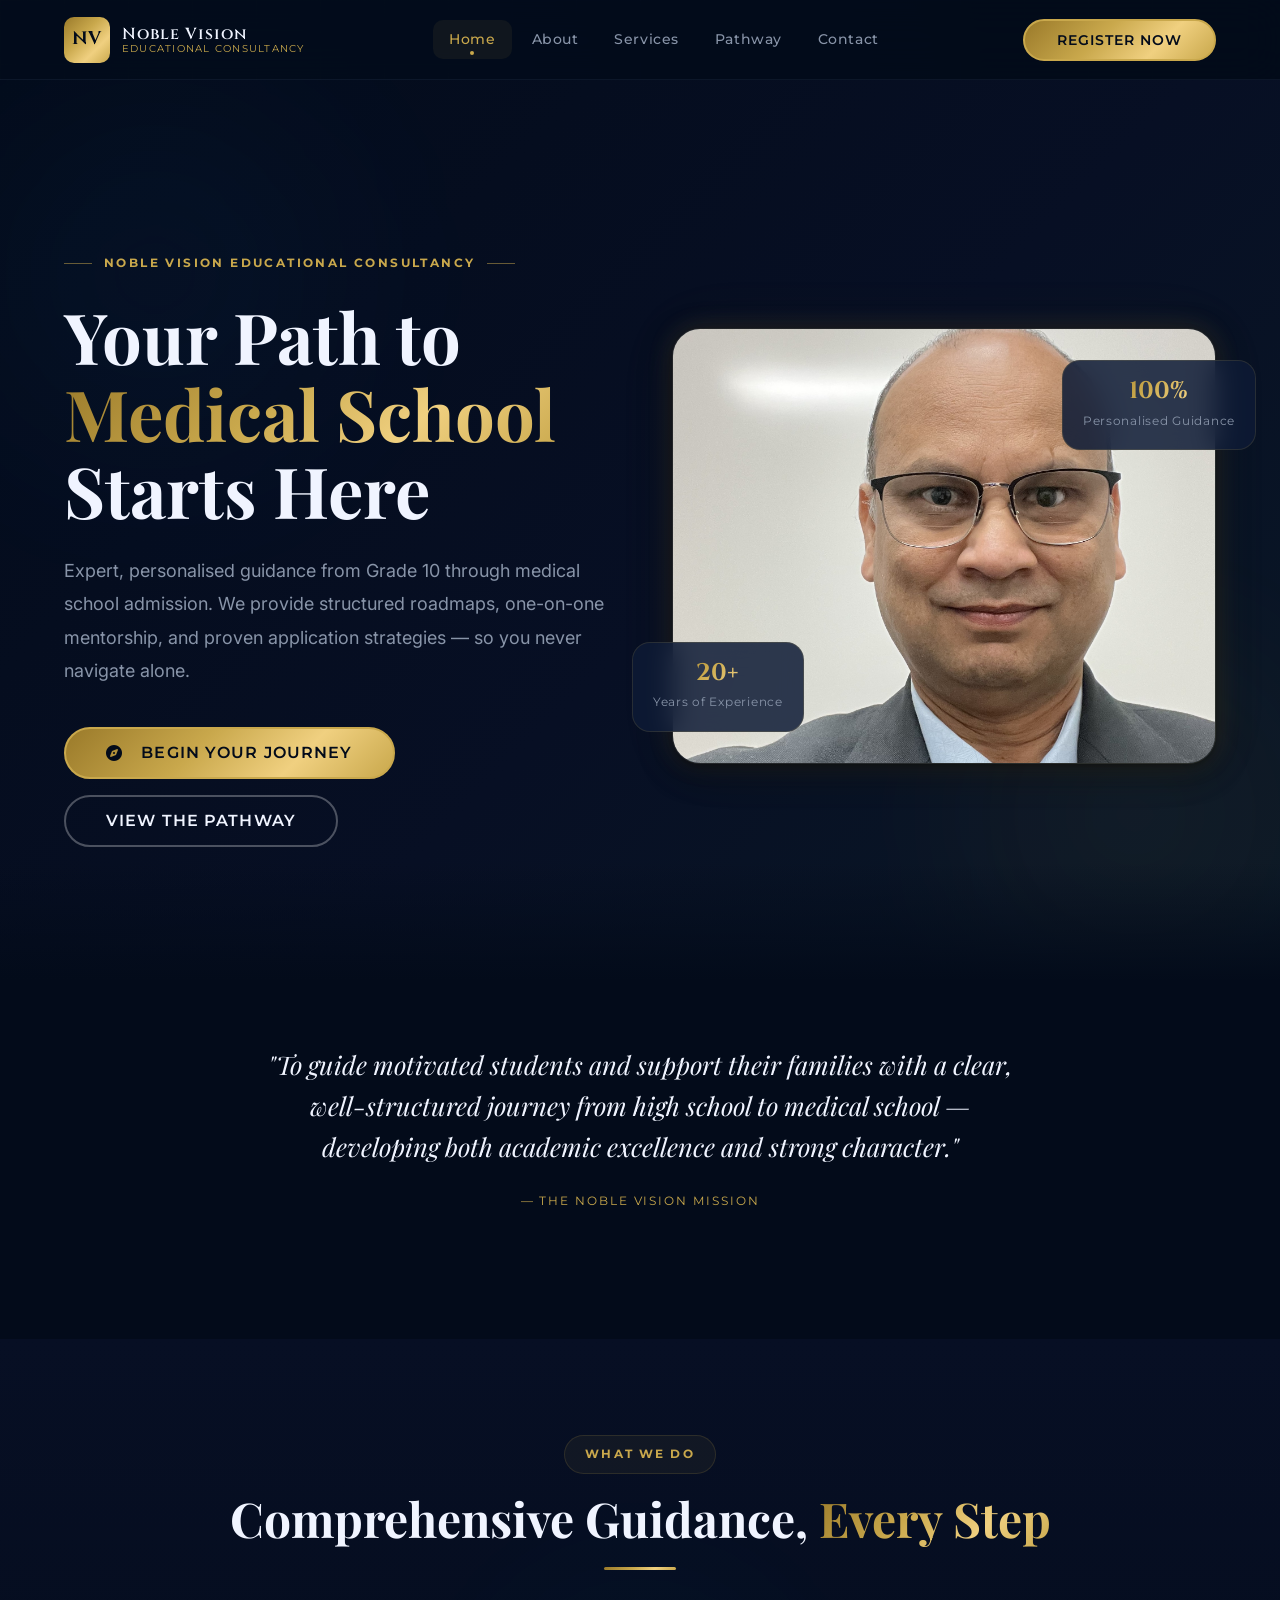
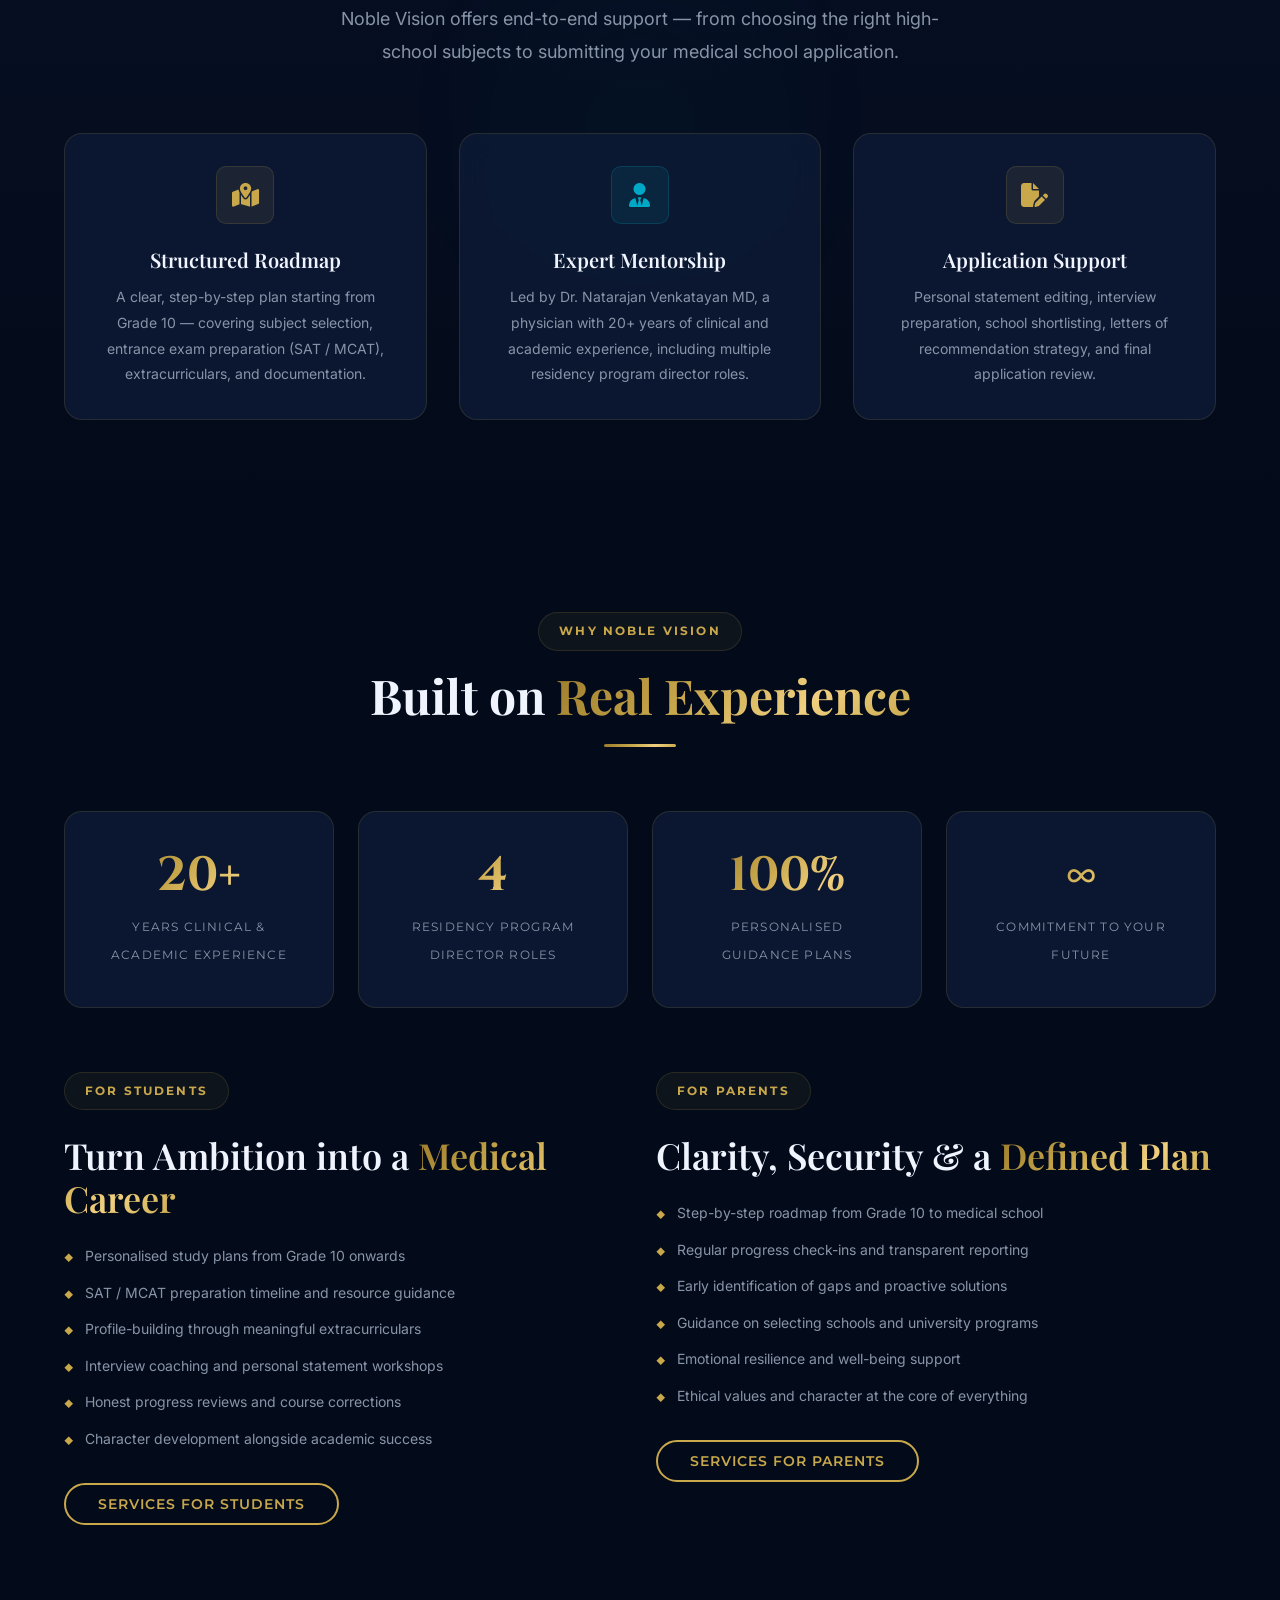
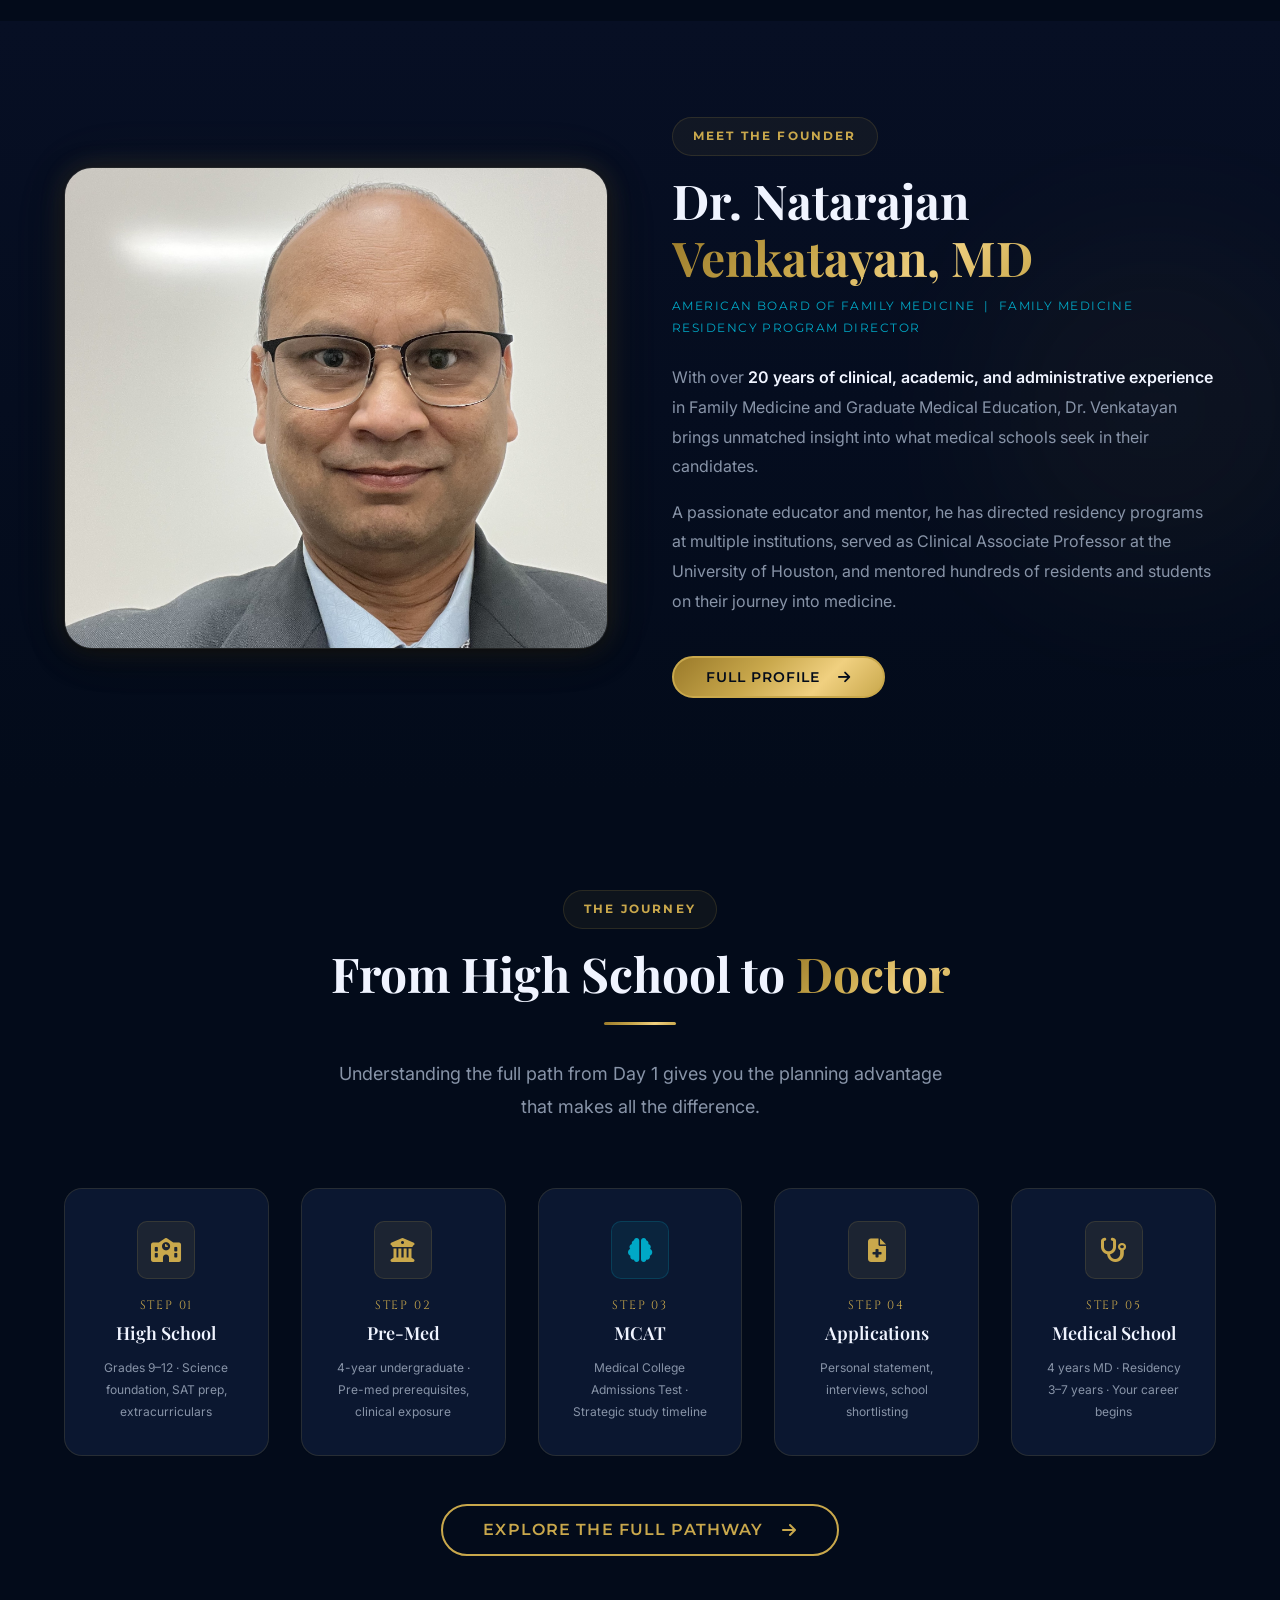
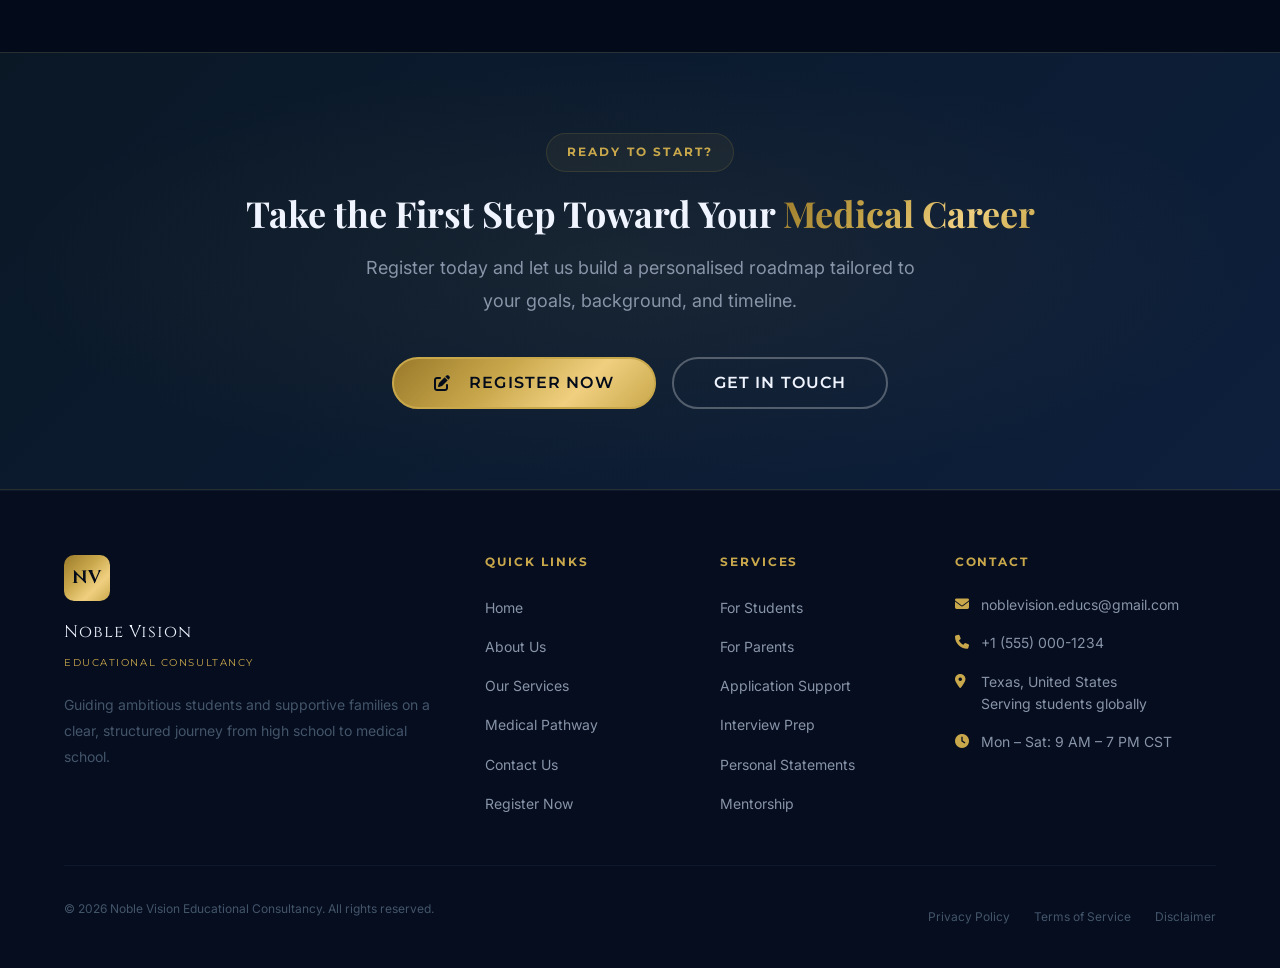
==== commit 6c75f6aa: "Fix founder image, hero image, email case, remove social media links" ====
--- a/index.html
+++ b/index.html
@@ -88,7 +88,7 @@
       <div class="hero-visual">
         <div class="hero-image-frame">
           <img
-            src="https://via.placeholder.com/580x460/0D1B35/C9A84C?text=Noble+Vision"
+            src="IMG-2202-face.jpg"
             alt="Noble Vision — Path to Medical School"
             class="hero-image"
           />
@@ -426,12 +426,7 @@
         <p style="font-family:var(--font-display); font-size:1.05rem; color:var(--color-text-primary); letter-spacing:0.06em; margin-bottom:0.25rem;">Noble Vision</p>
         <p style="font-family:var(--font-label); font-size:0.65rem; letter-spacing:0.15em; text-transform:uppercase; color:var(--color-gold); margin-bottom:0;">Educational Consultancy</p>
         <p class="footer-tagline">Guiding ambitious students and supportive families on a clear, structured journey from high school to medical school.</p>
-        <div class="footer-social">
-          <a href="#" class="social-link" aria-label="LinkedIn"><i class="fa-brands fa-linkedin-in"></i></a>
-          <a href="#" class="social-link" aria-label="Instagram"><i class="fa-brands fa-instagram"></i></a>
-          <a href="#" class="social-link" aria-label="Facebook"><i class="fa-brands fa-facebook-f"></i></a>
-          <a href="mailto:Noblevision.educs@gmail.com" class="social-link" aria-label="Email"><i class="fa-solid fa-envelope"></i></a>
-        </div>
+
       </div>
 
       <div class="footer-col">
@@ -460,7 +455,7 @@
 
       <div class="footer-col">
         <h4 class="footer-col-title">Contact</h4>
-        <div class="footer-contact-item"><i class="fa-solid fa-envelope footer-contact-icon"></i><span>Noblevision.educs@gmail.com</span></div>
+        <div class="footer-contact-item"><i class="fa-solid fa-envelope footer-contact-icon"></i><span>noblevision.educs@gmail.com</span></div>
         <div class="footer-contact-item"><i class="fa-solid fa-phone footer-contact-icon"></i><span>+1 (555) 000-1234</span></div>
         <div class="footer-contact-item"><i class="fa-solid fa-location-dot footer-contact-icon"></i><span>Texas, United States<br>Serving students globally</span></div>
         <div class="footer-contact-item"><i class="fa-solid fa-clock footer-contact-icon"></i><span>Mon – Sat: 9 AM – 7 PM CST</span></div>
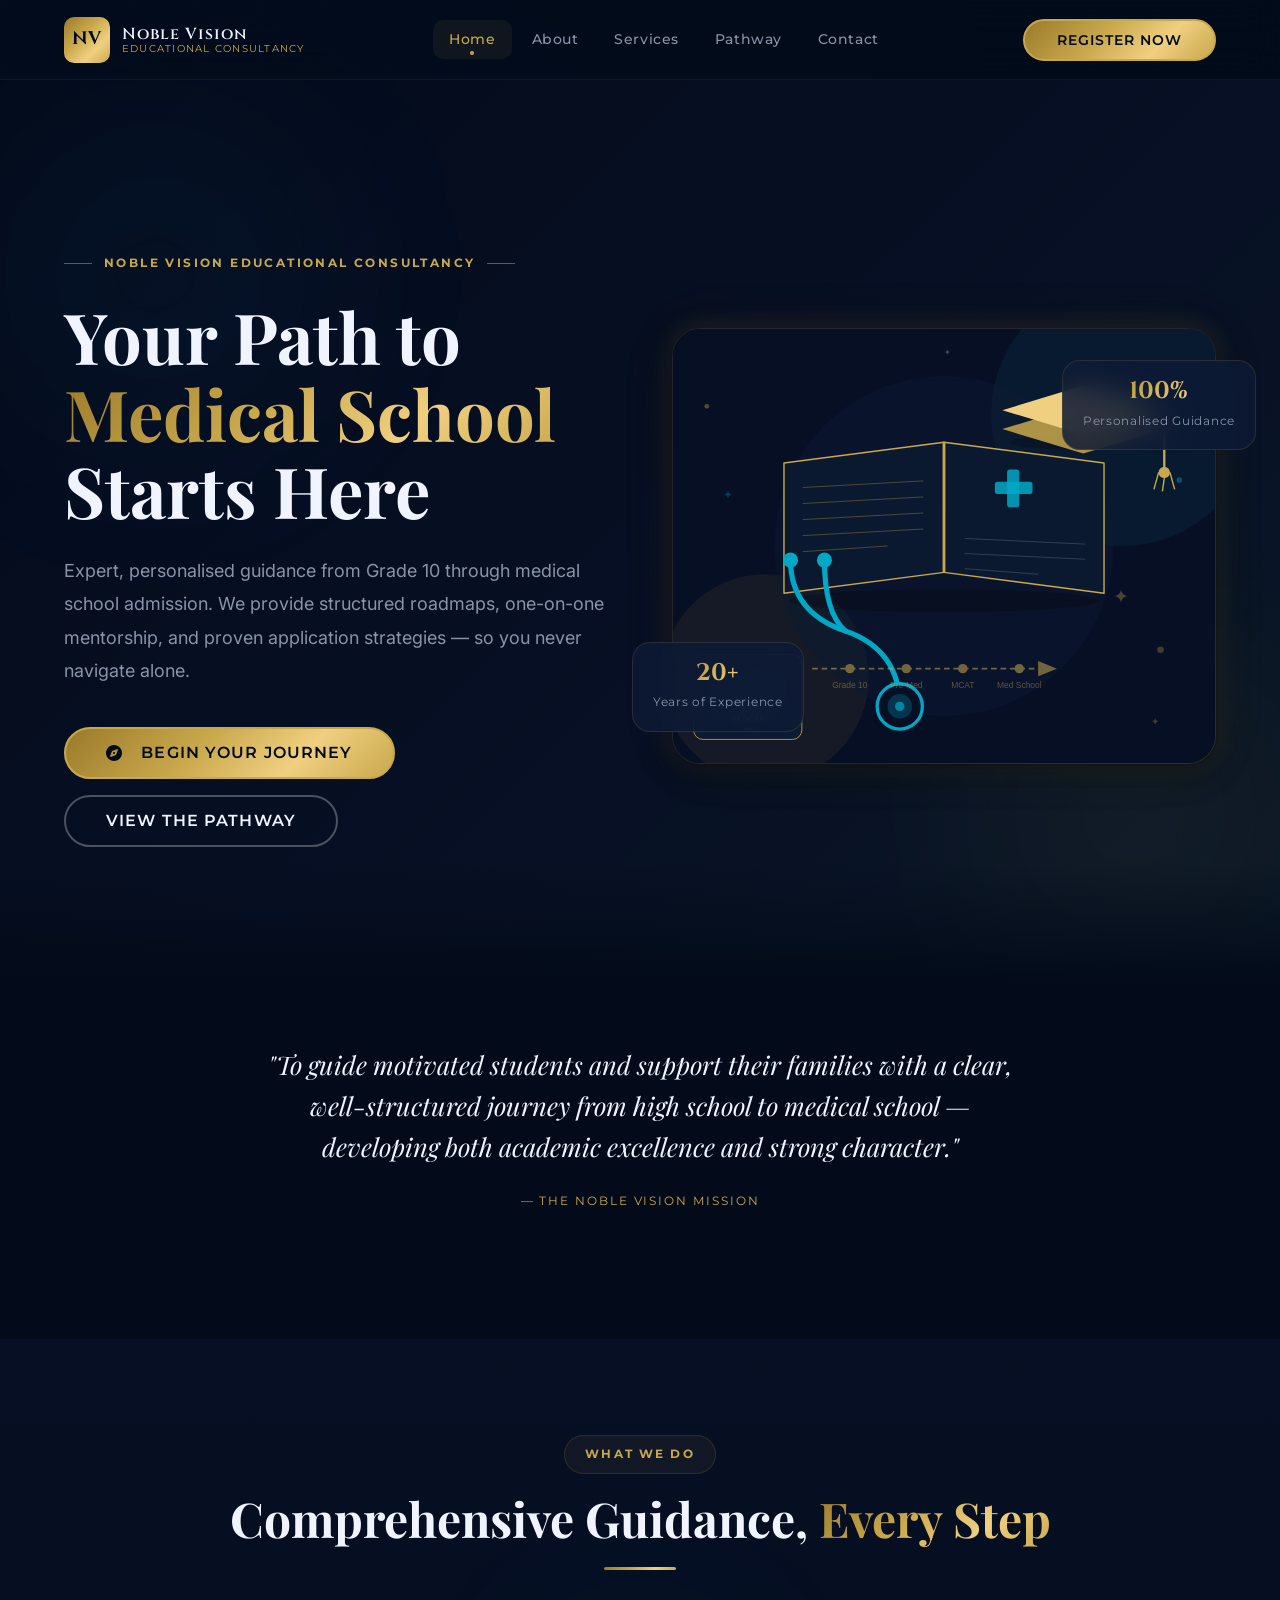
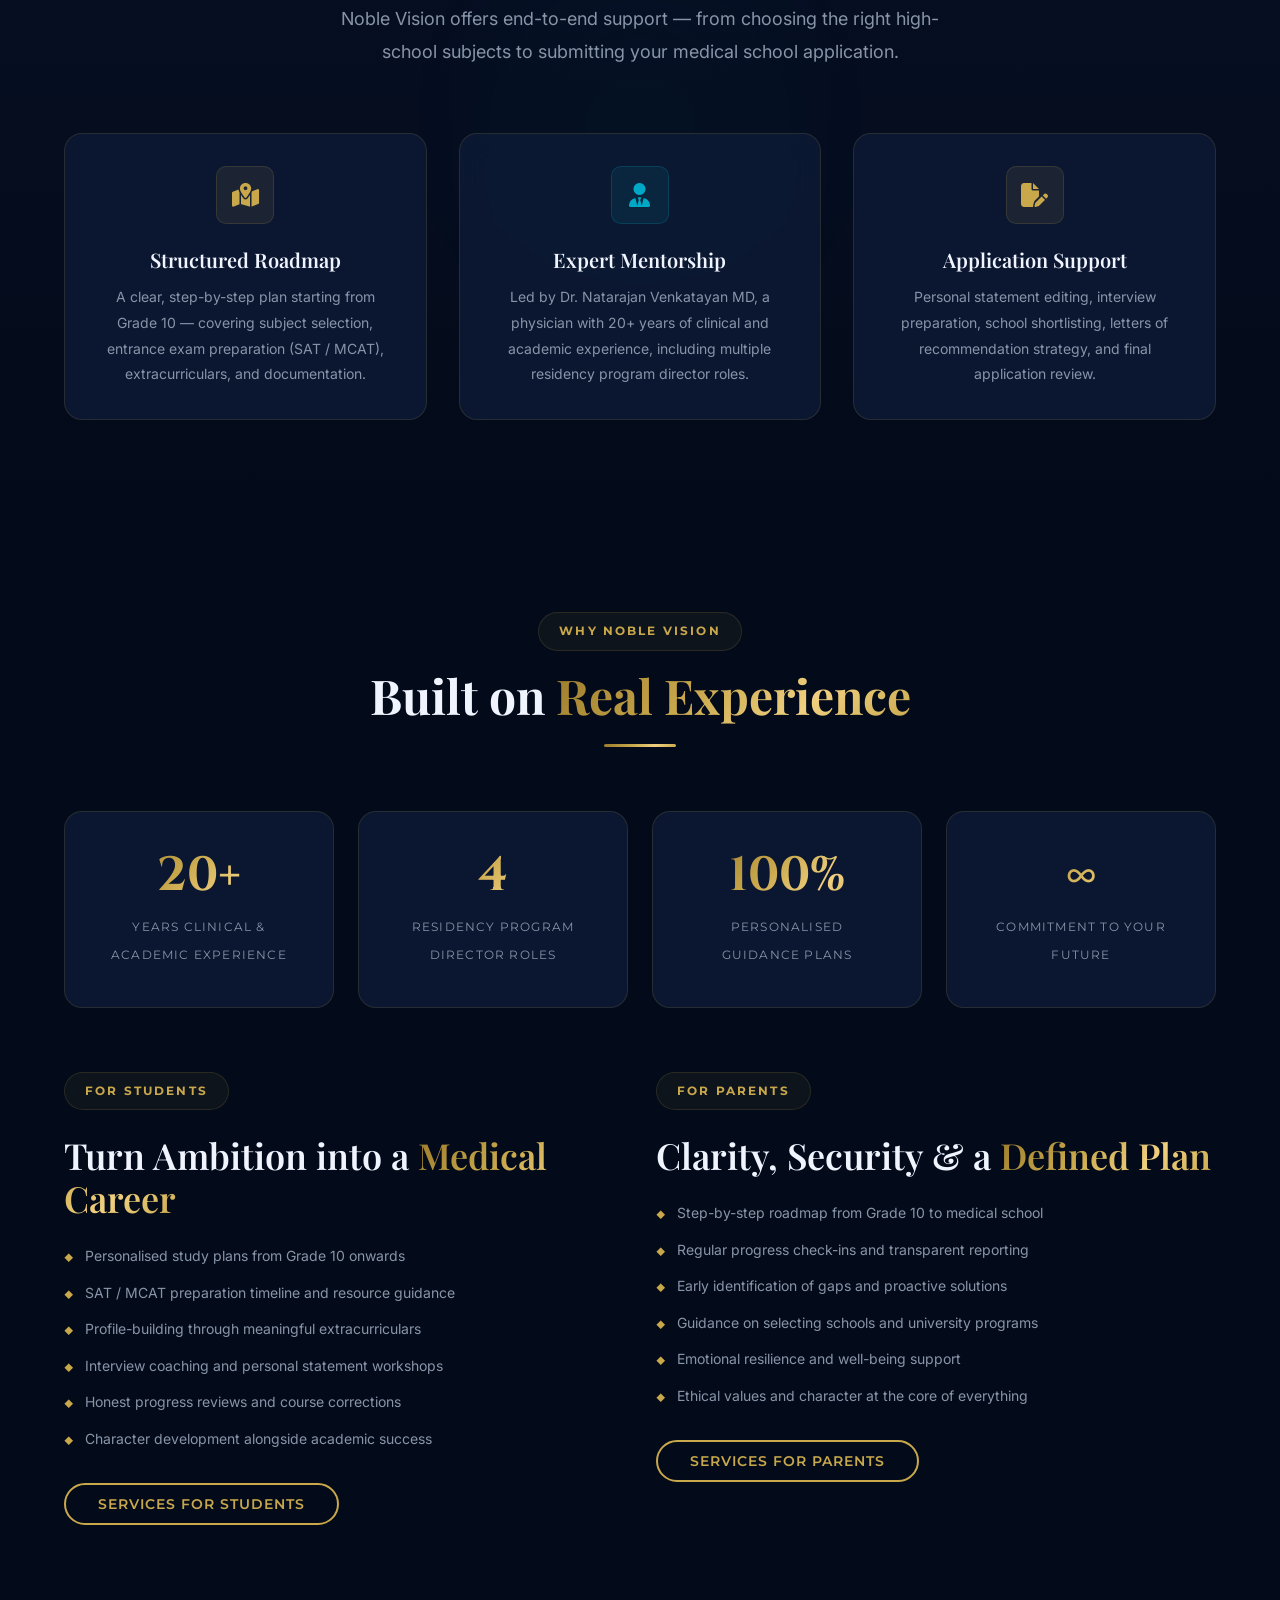
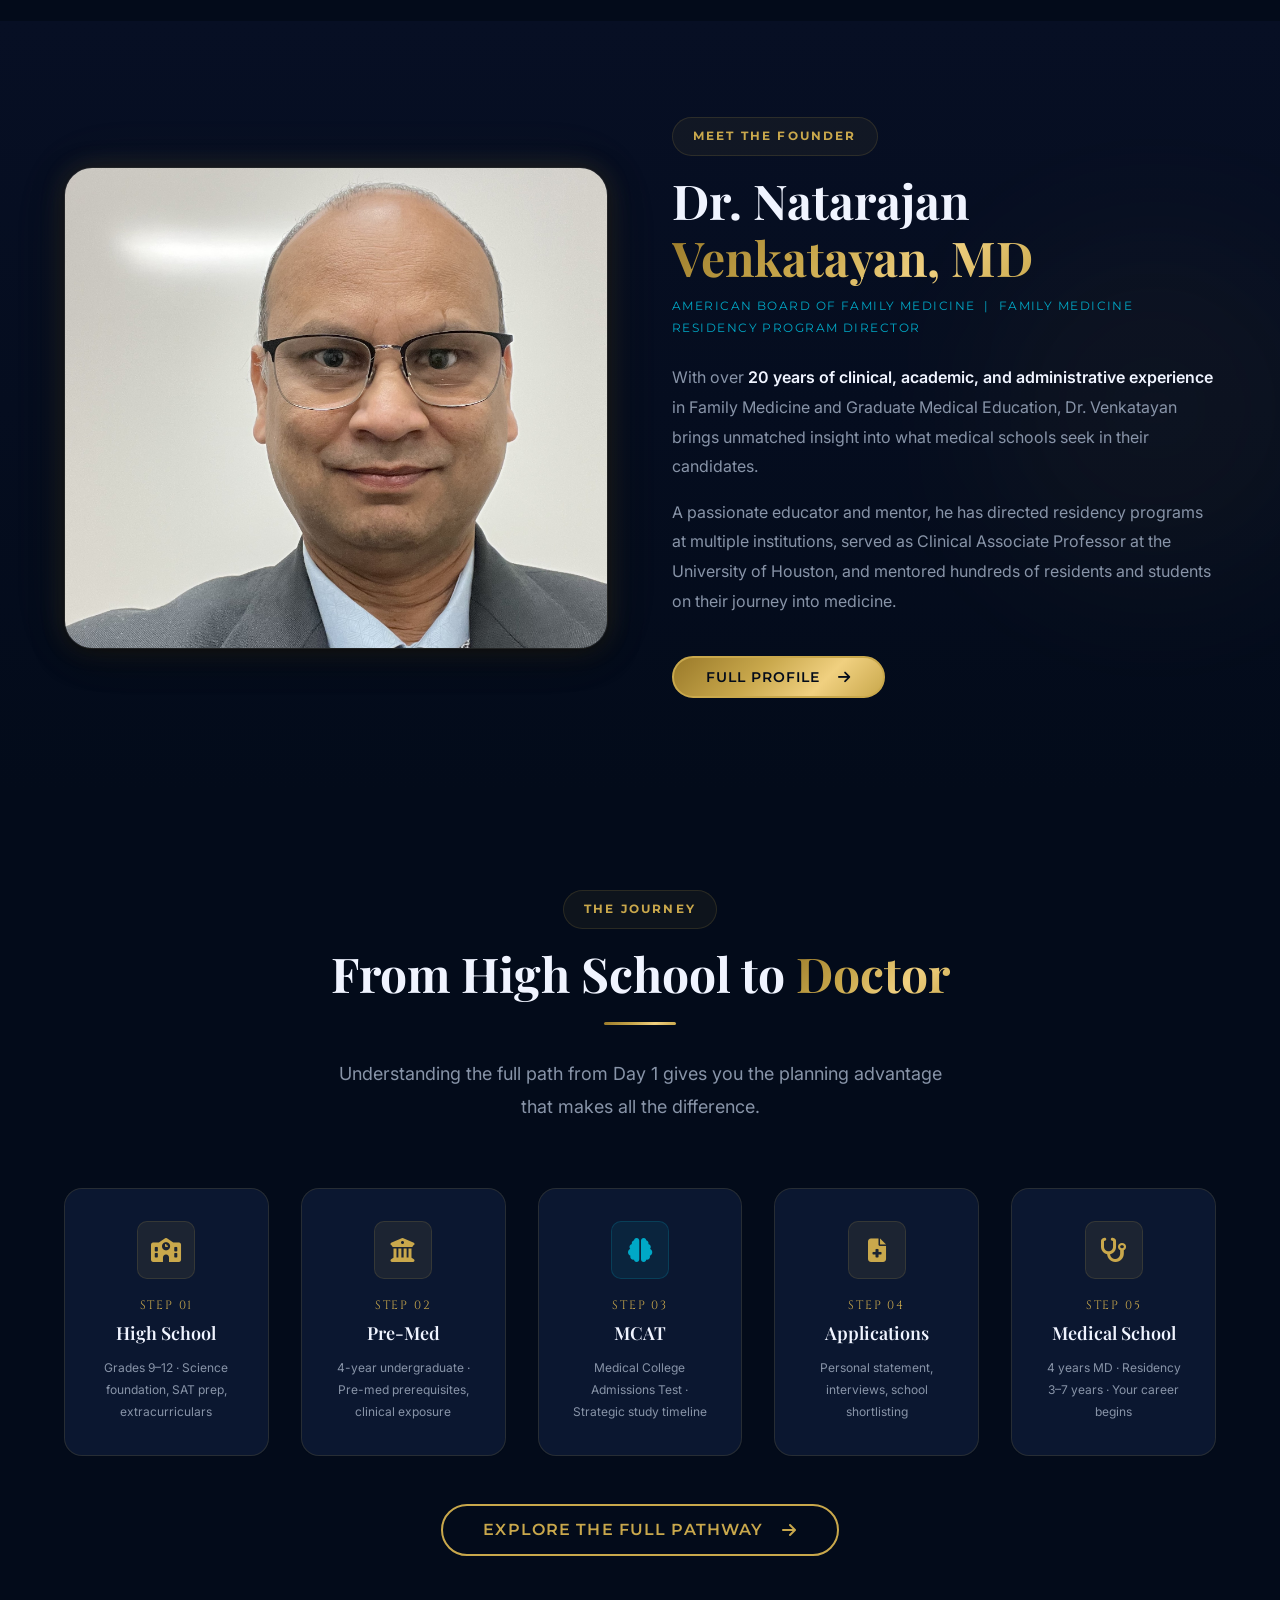
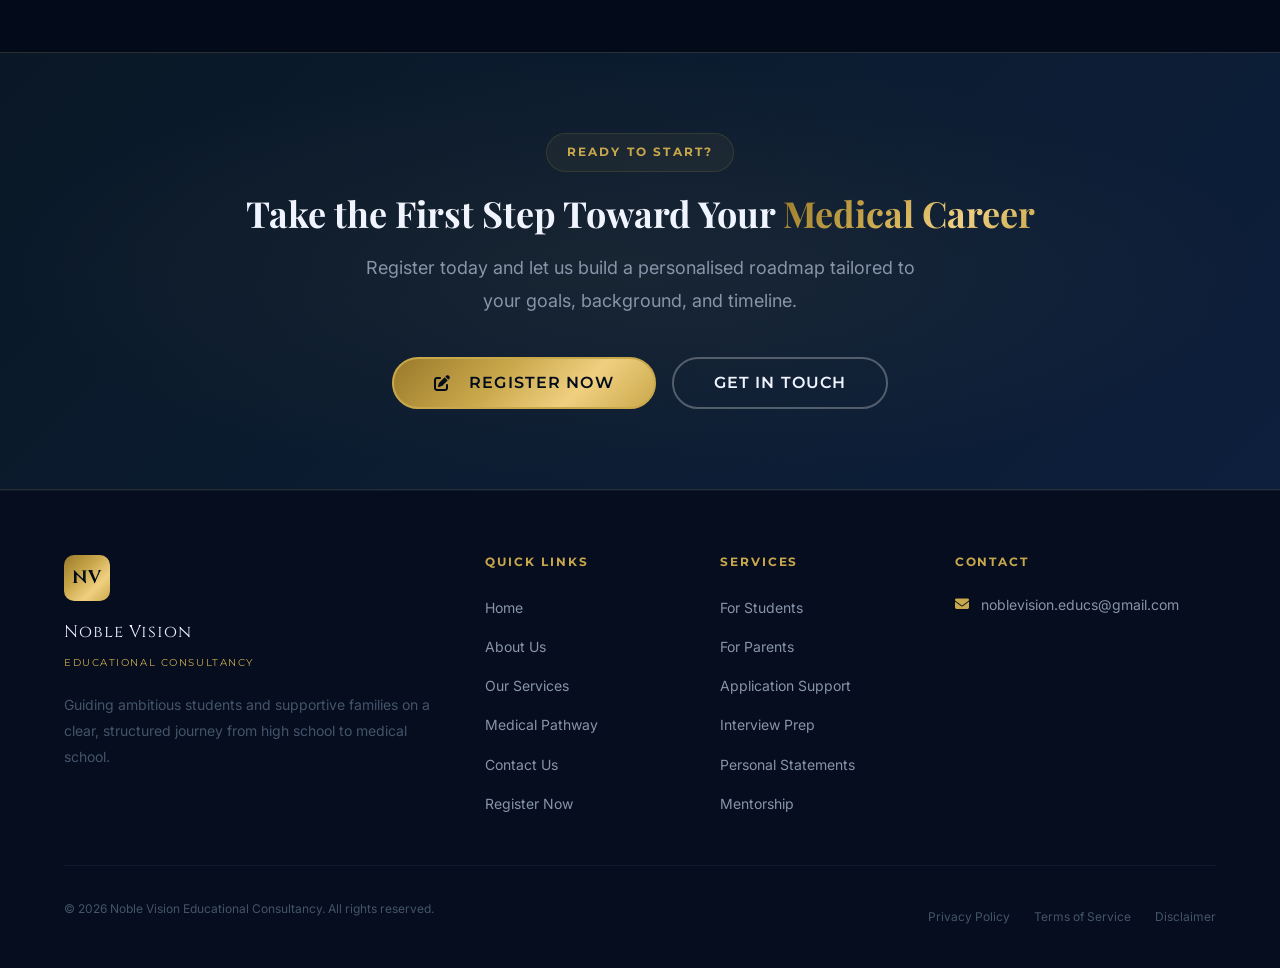
==== commit 4e1109b3: "Hero illustration, center email card, remove phone/location/hours from all footers, remove social li" ====
--- a/index.html
+++ b/index.html
@@ -88,7 +88,7 @@
       <div class="hero-visual">
         <div class="hero-image-frame">
           <img
-            src="IMG-2202-face.jpg"
+            src="hero-illustration.svg"
             alt="Noble Vision — Path to Medical School"
             class="hero-image"
           />
@@ -456,9 +456,6 @@
       <div class="footer-col">
         <h4 class="footer-col-title">Contact</h4>
         <div class="footer-contact-item"><i class="fa-solid fa-envelope footer-contact-icon"></i><span>noblevision.educs@gmail.com</span></div>
-        <div class="footer-contact-item"><i class="fa-solid fa-phone footer-contact-icon"></i><span>+1 (555) 000-1234</span></div>
-        <div class="footer-contact-item"><i class="fa-solid fa-location-dot footer-contact-icon"></i><span>Texas, United States<br>Serving students globally</span></div>
-        <div class="footer-contact-item"><i class="fa-solid fa-clock footer-contact-icon"></i><span>Mon – Sat: 9 AM – 7 PM CST</span></div>
       </div>
 
     </div>
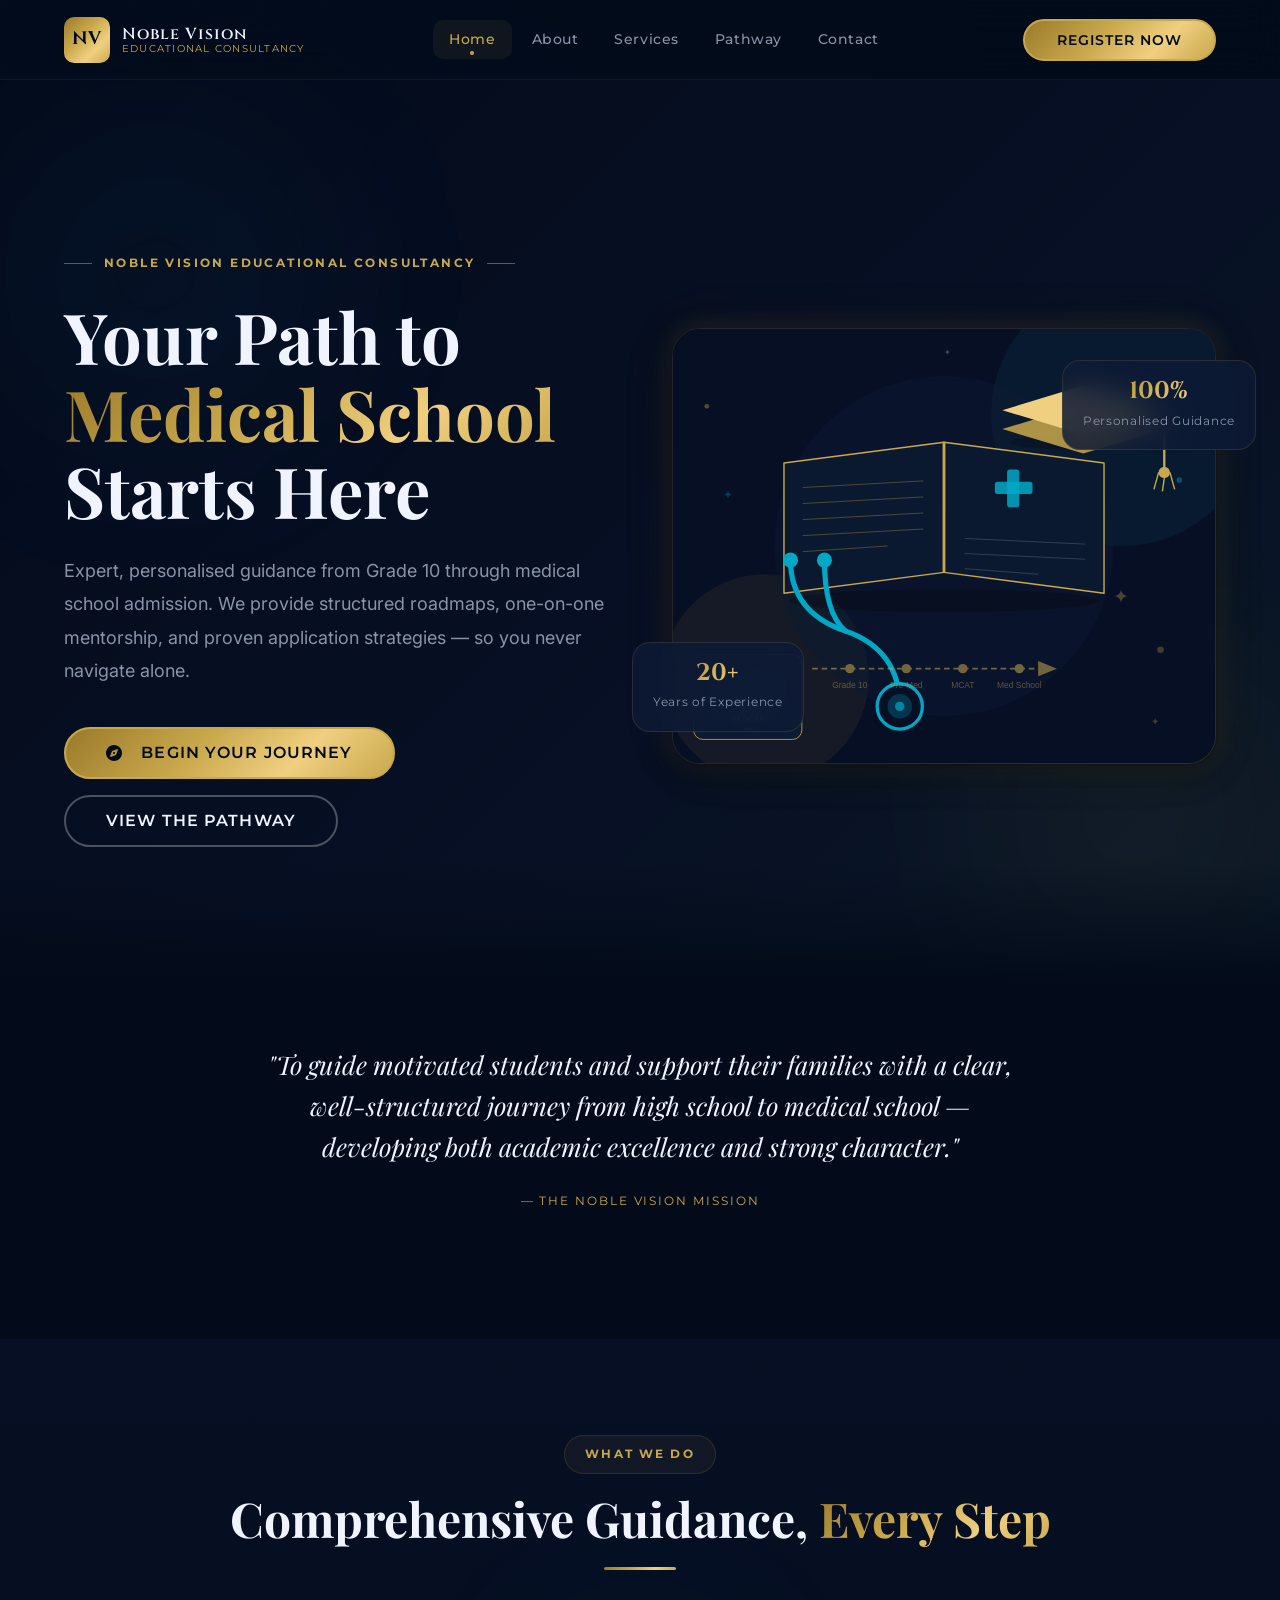
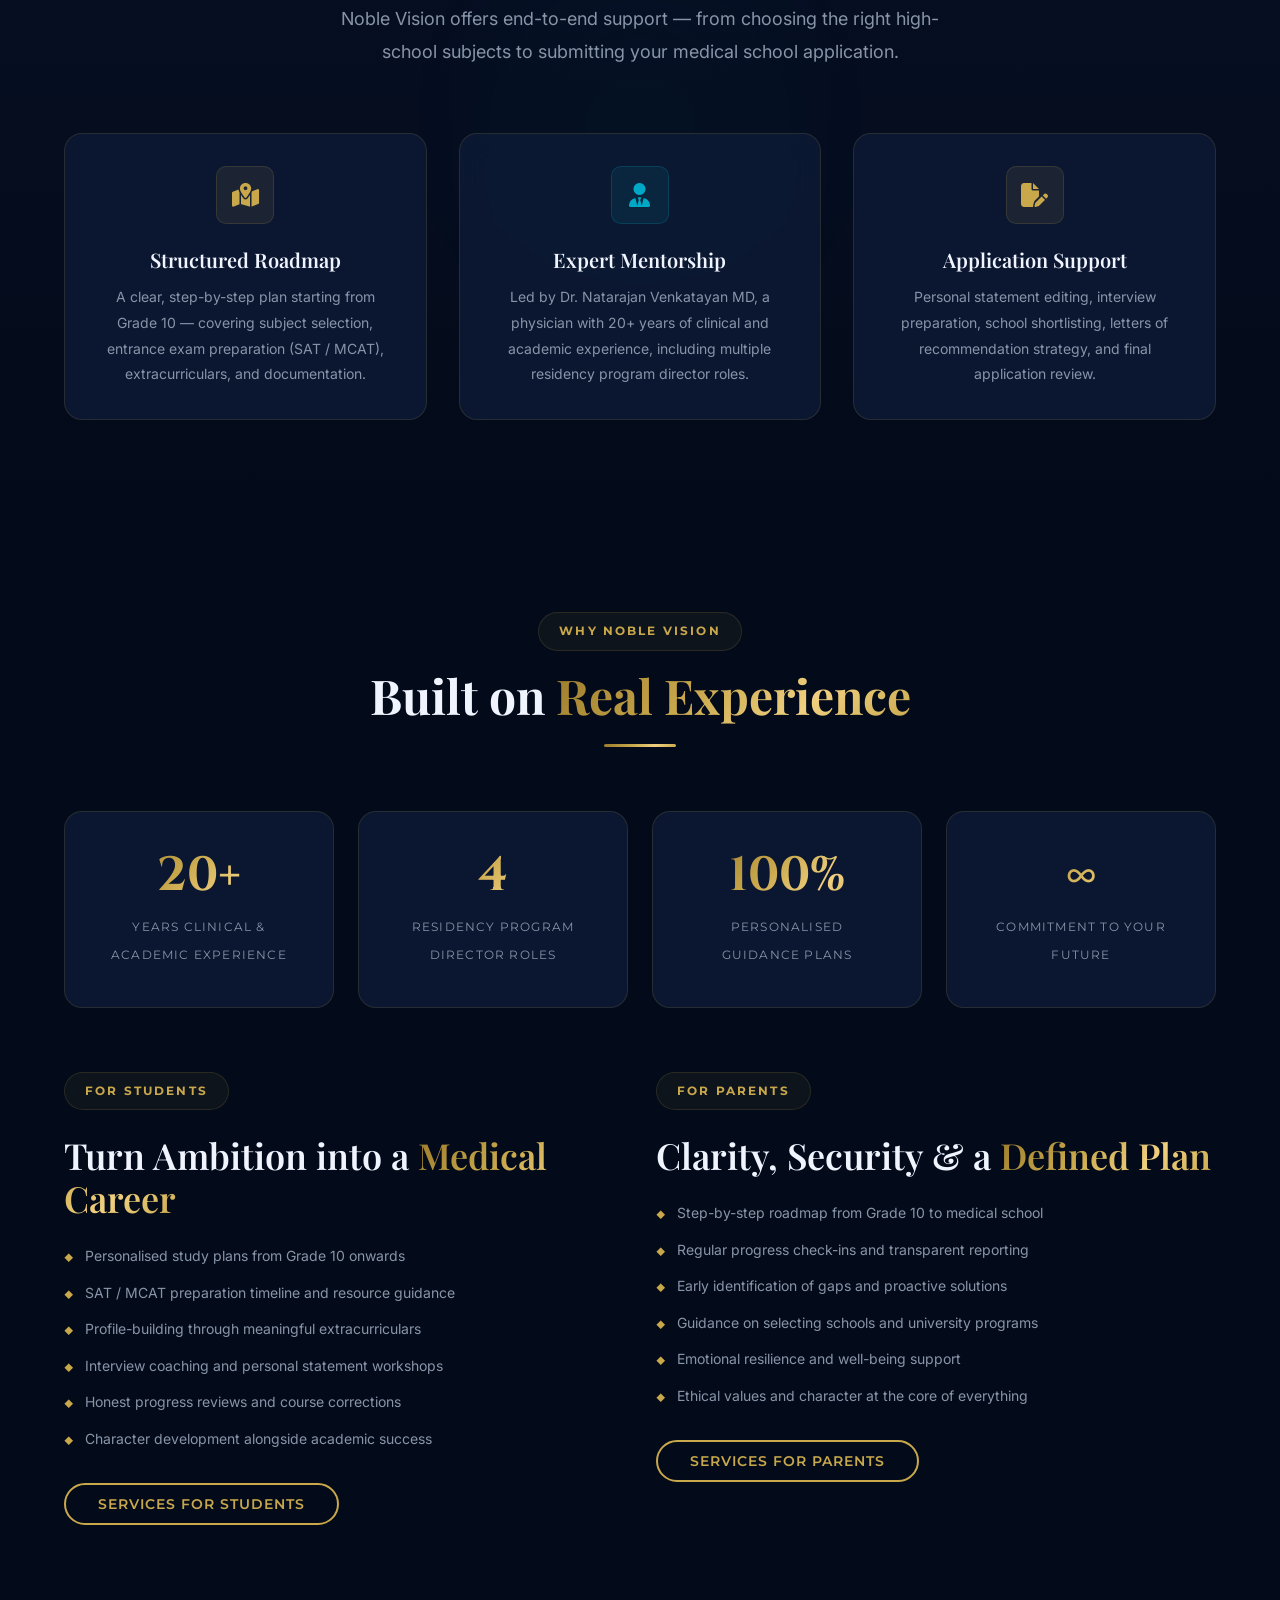
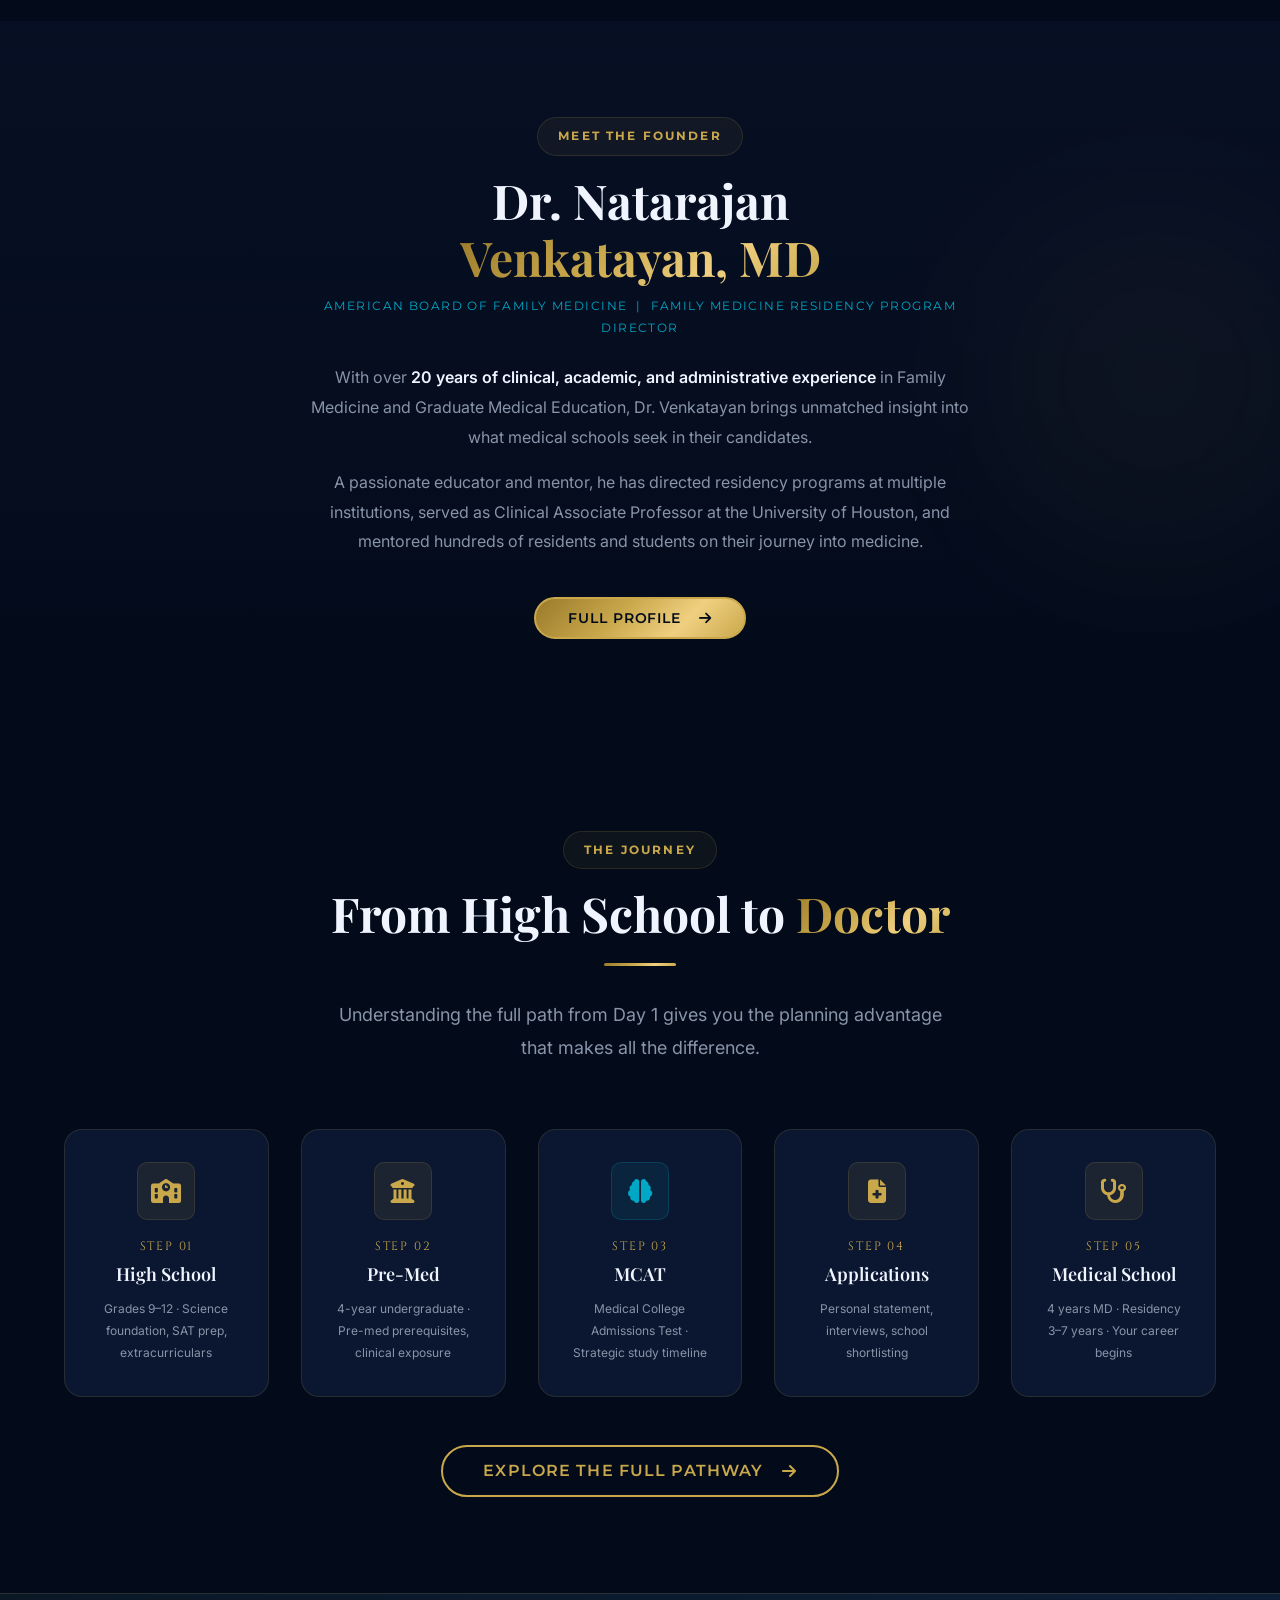
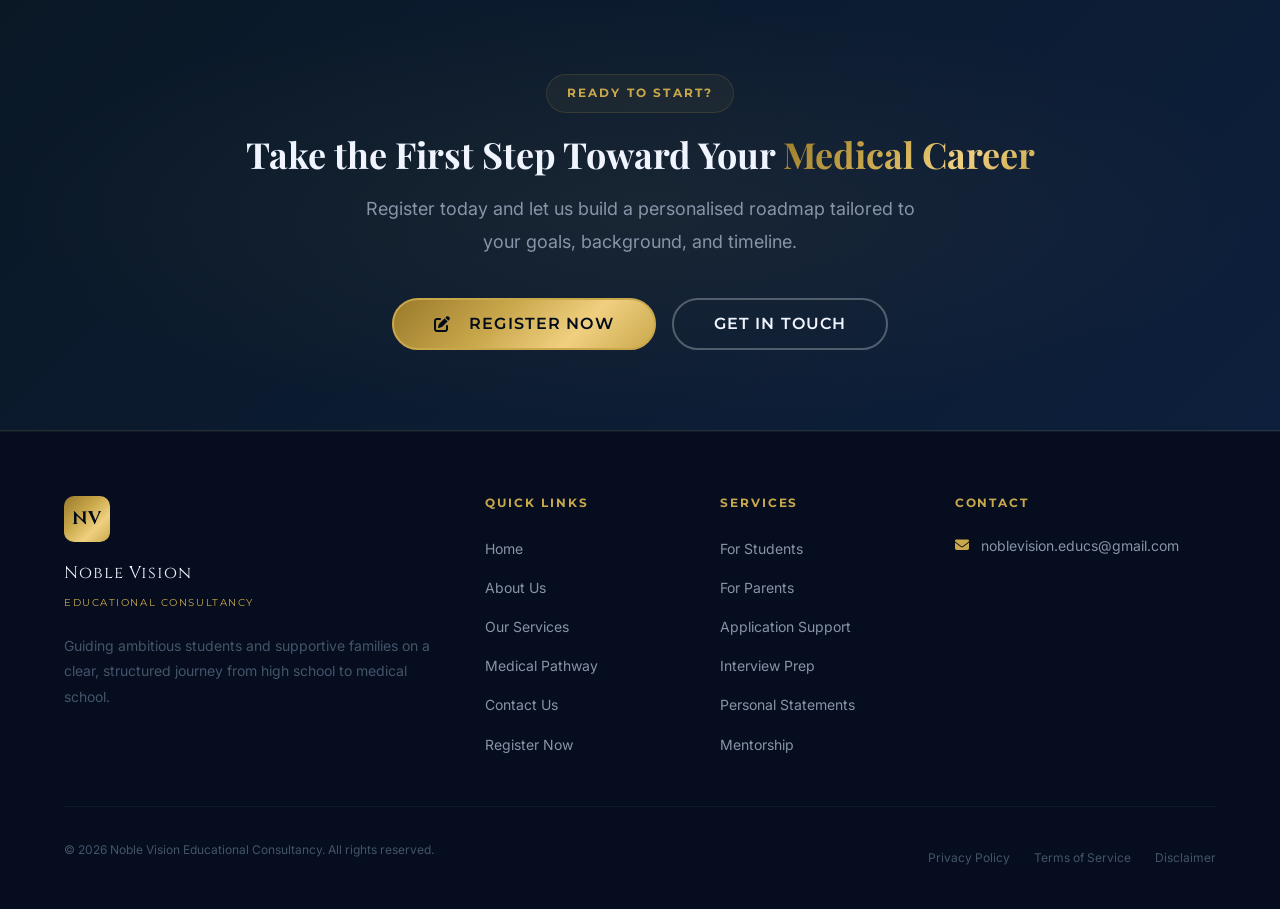
==== commit baacf95f: "Add files via upload" ====
--- a/index.html
+++ b/index.html
@@ -269,41 +269,27 @@
     <div class="bg-glow bg-glow--gold" style="right:-100px; top:50%; transform:translateY(-50%);"></div>
 
     <div class="container">
-      <div class="grid-2" style="align-items:center; gap:var(--space-16);">
-
-        <!-- Image -->
-        <div class="fade-in" style="position:relative;">
-          <img
-            src="IMG-2202-face.jpg"
-            alt="Dr. Natarajan Venkatayan MD"
-            style="width:100%; border-radius:var(--radius-xl); border:1px solid var(--color-border); box-shadow:var(--shadow-card), var(--shadow-gold);"
-          />
-        </div>
-
-        <!-- Text -->
-        <div class="fade-in fade-in-delay-2">
-          <span class="section-label">Meet the Founder</span>
-          <h2 style="margin-bottom:var(--space-2);">Dr. Natarajan<br><span class="text-gradient-gold">Venkatayan, MD</span></h2>
-          <p style="font-family:var(--font-label); font-size:var(--text-xs); letter-spacing:0.12em; text-transform:uppercase; color:var(--color-teal); margin-bottom:var(--space-6);">
-            American Board of Family Medicine &nbsp;|&nbsp; Family Medicine Residency Program Director
-          </p>
-          <p>
-            With over <strong>20 years of clinical, academic, and administrative
-            experience</strong> in Family Medicine and Graduate Medical Education,
-            Dr. Venkatayan brings unmatched insight into what medical schools seek
-            in their candidates.
-          </p>
-          <p>
-            A passionate educator and mentor, he has directed residency programs
-            at multiple institutions, served as Clinical Associate Professor at the
-            University of Houston, and mentored hundreds of residents and students
-            on their journey into medicine.
-          </p>
-          <a href="about.html" class="btn btn--primary" style="margin-top:var(--space-6);">
-            Full Profile &nbsp;<i class="fa-solid fa-arrow-right"></i>
-          </a>
-        </div>
-
+      <div class="fade-in" style="max-width:680px; margin:0 auto; text-align:center;">
+        <span class="section-label">Meet the Founder</span>
+        <h2 style="margin-bottom:var(--space-2);">Dr. Natarajan<br><span class="text-gradient-gold">Venkatayan, MD</span></h2>
+        <p style="font-family:var(--font-label); font-size:var(--text-xs); letter-spacing:0.12em; text-transform:uppercase; color:var(--color-teal); margin-bottom:var(--space-6);">
+          American Board of Family Medicine &nbsp;|&nbsp; Family Medicine Residency Program Director
+        </p>
+        <p>
+          With over <strong>20 years of clinical, academic, and administrative
+          experience</strong> in Family Medicine and Graduate Medical Education,
+          Dr. Venkatayan brings unmatched insight into what medical schools seek
+          in their candidates.
+        </p>
+        <p>
+          A passionate educator and mentor, he has directed residency programs
+          at multiple institutions, served as Clinical Associate Professor at the
+          University of Houston, and mentored hundreds of residents and students
+          on their journey into medicine.
+        </p>
+        <a href="about.html" class="btn btn--primary" style="margin-top:var(--space-6);">
+          Full Profile &nbsp;<i class="fa-solid fa-arrow-right"></i>
+        </a>
       </div>
     </div>
   </section>
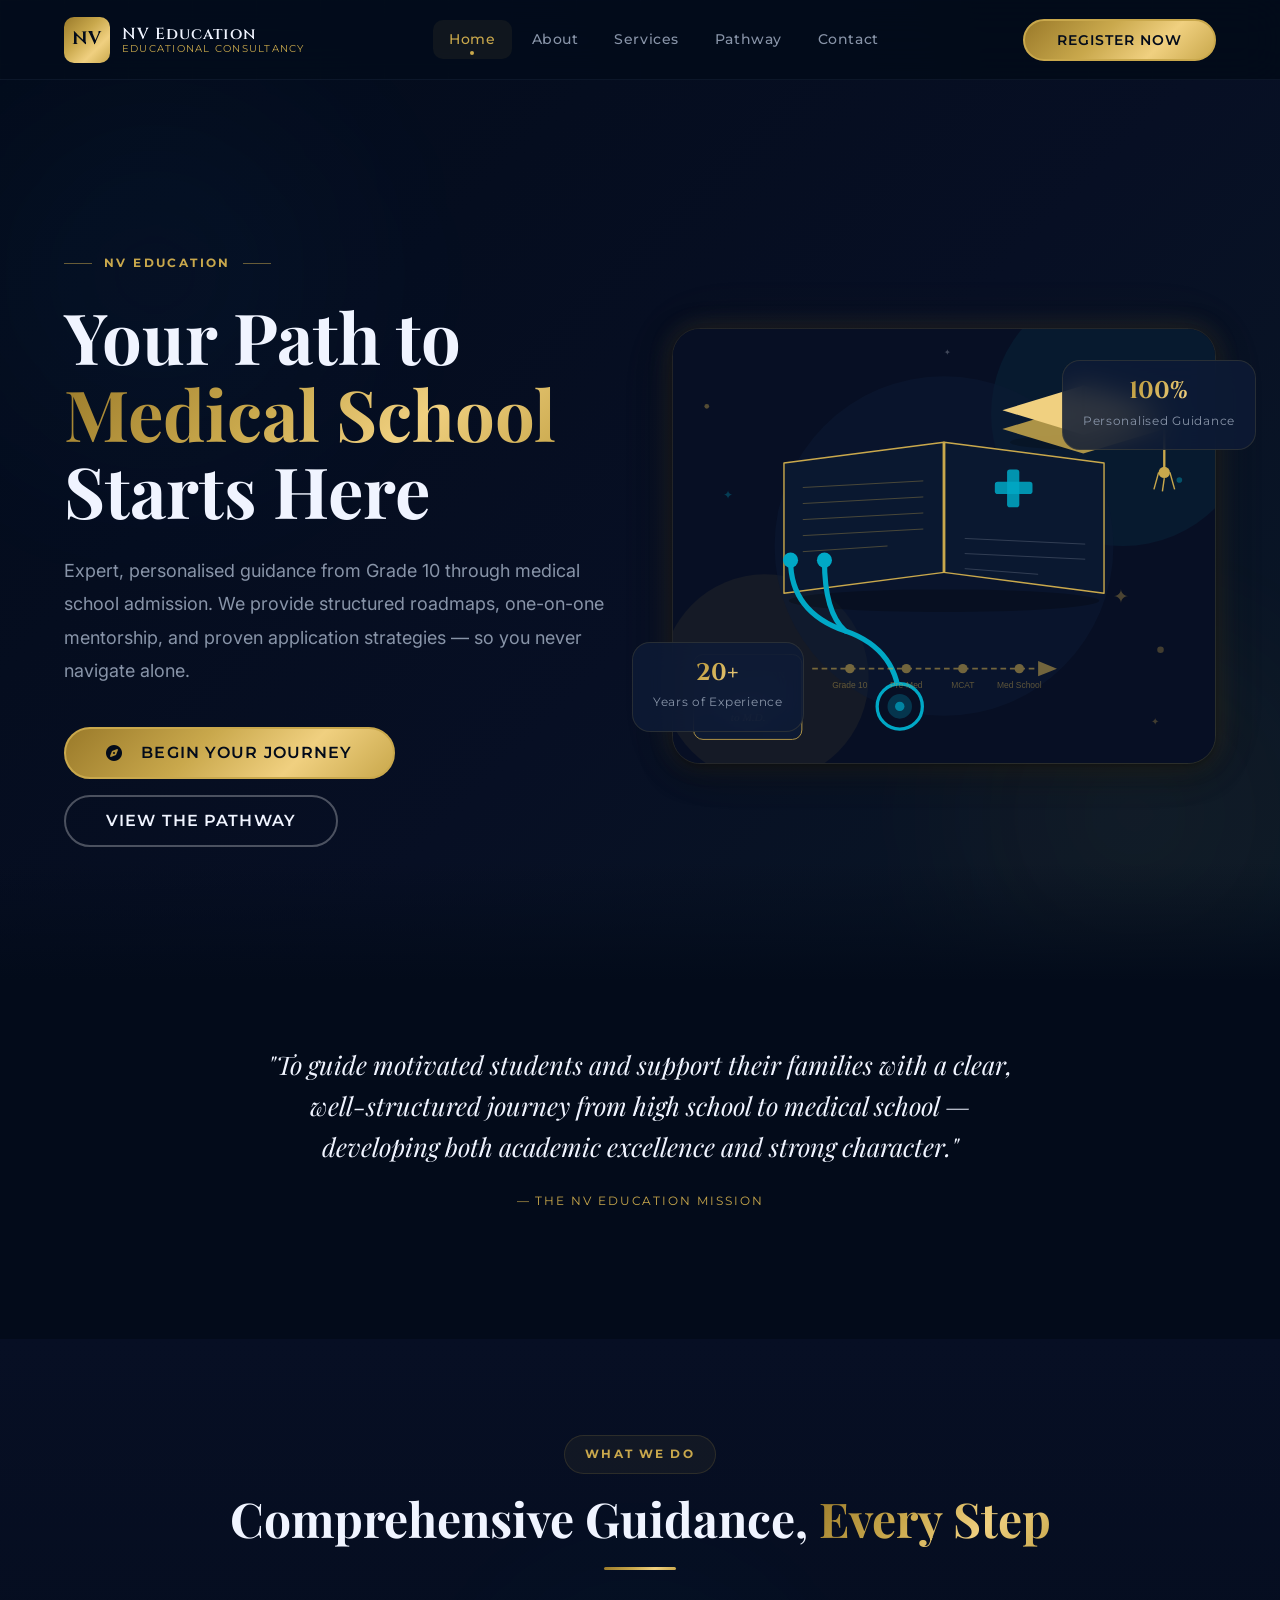
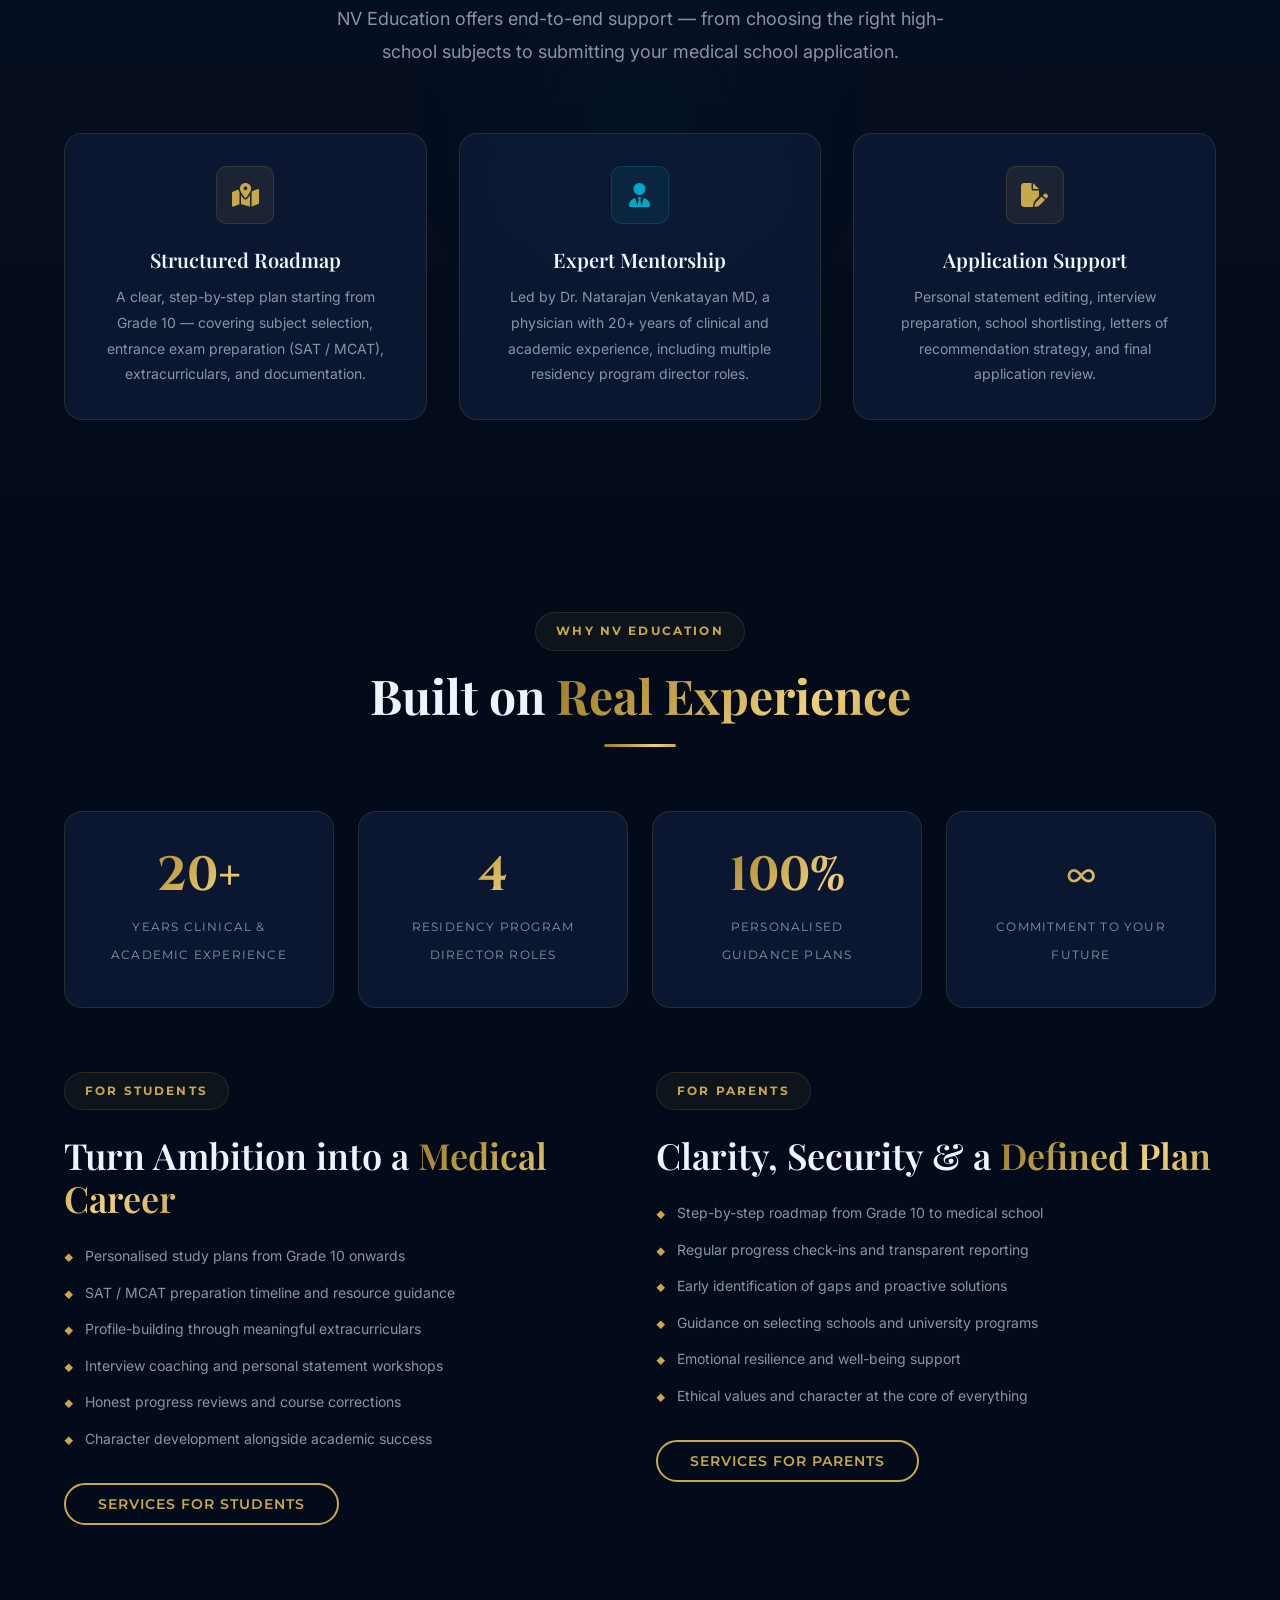
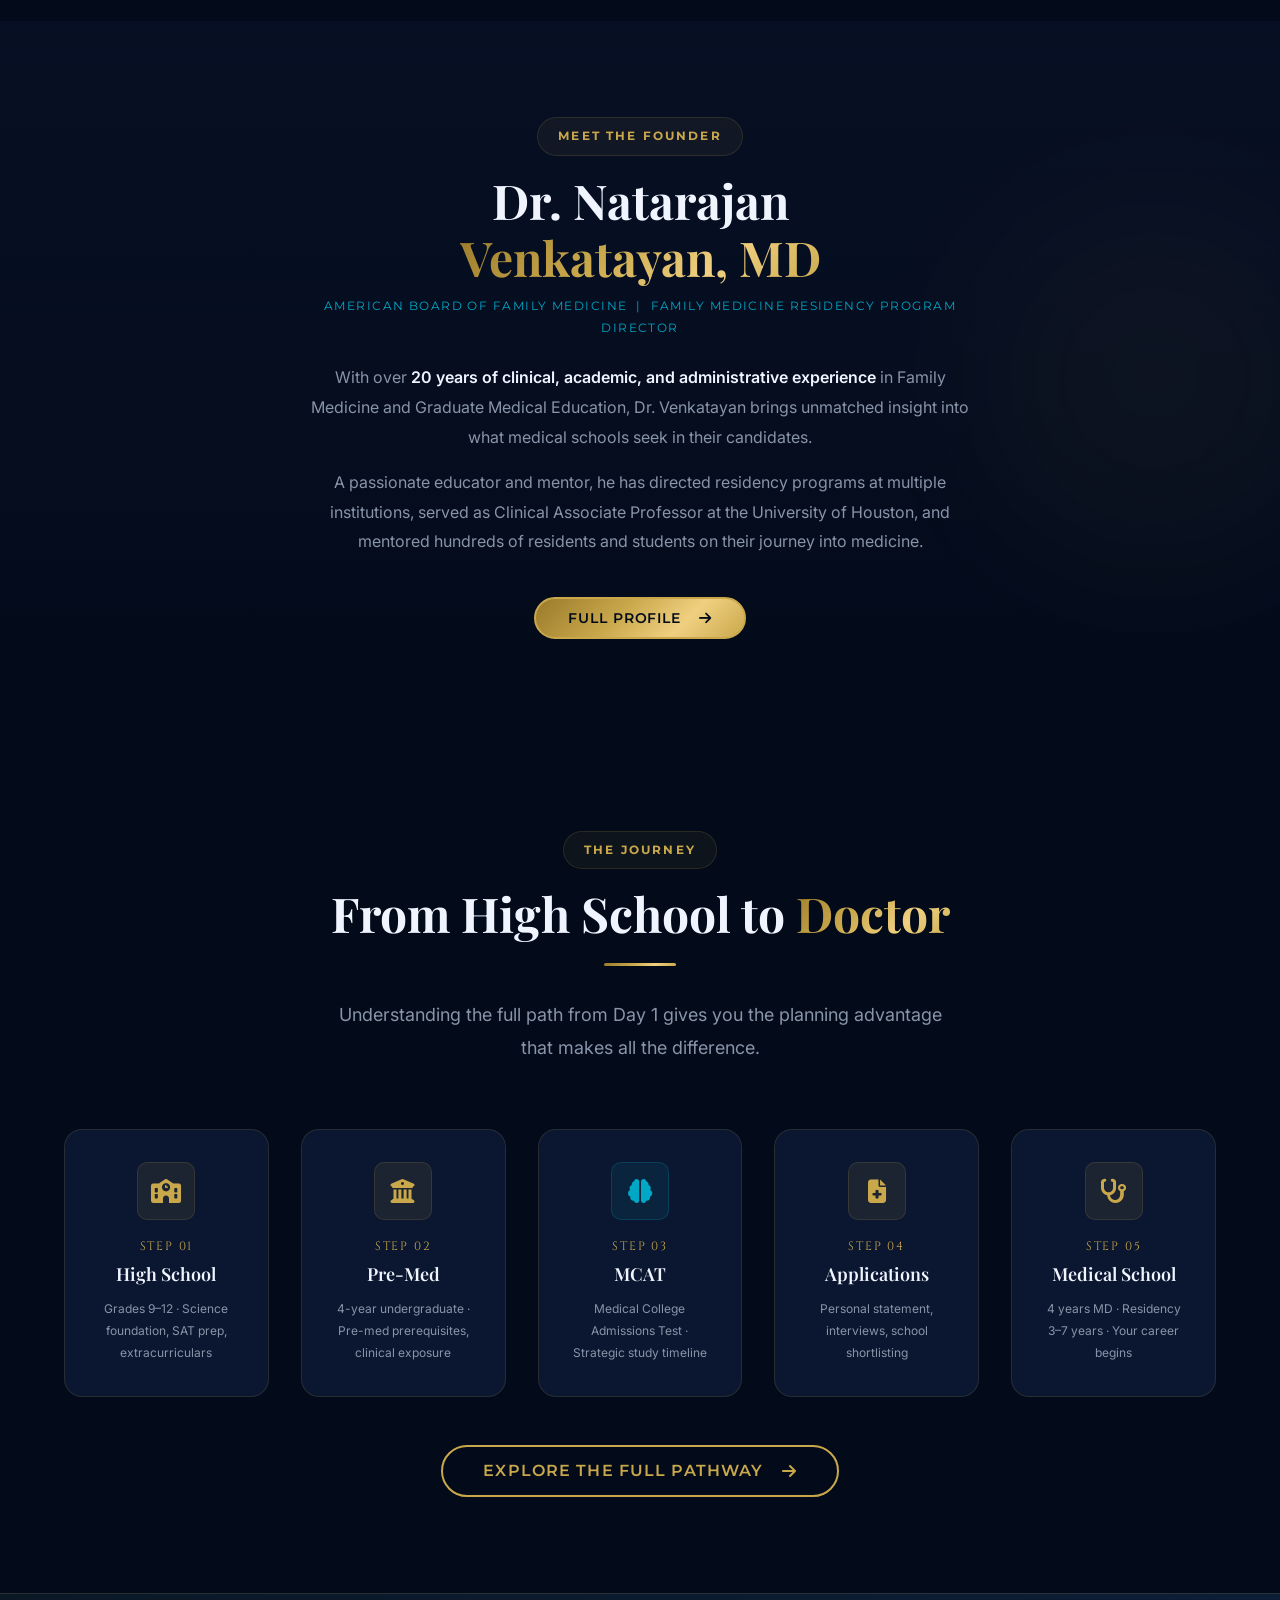
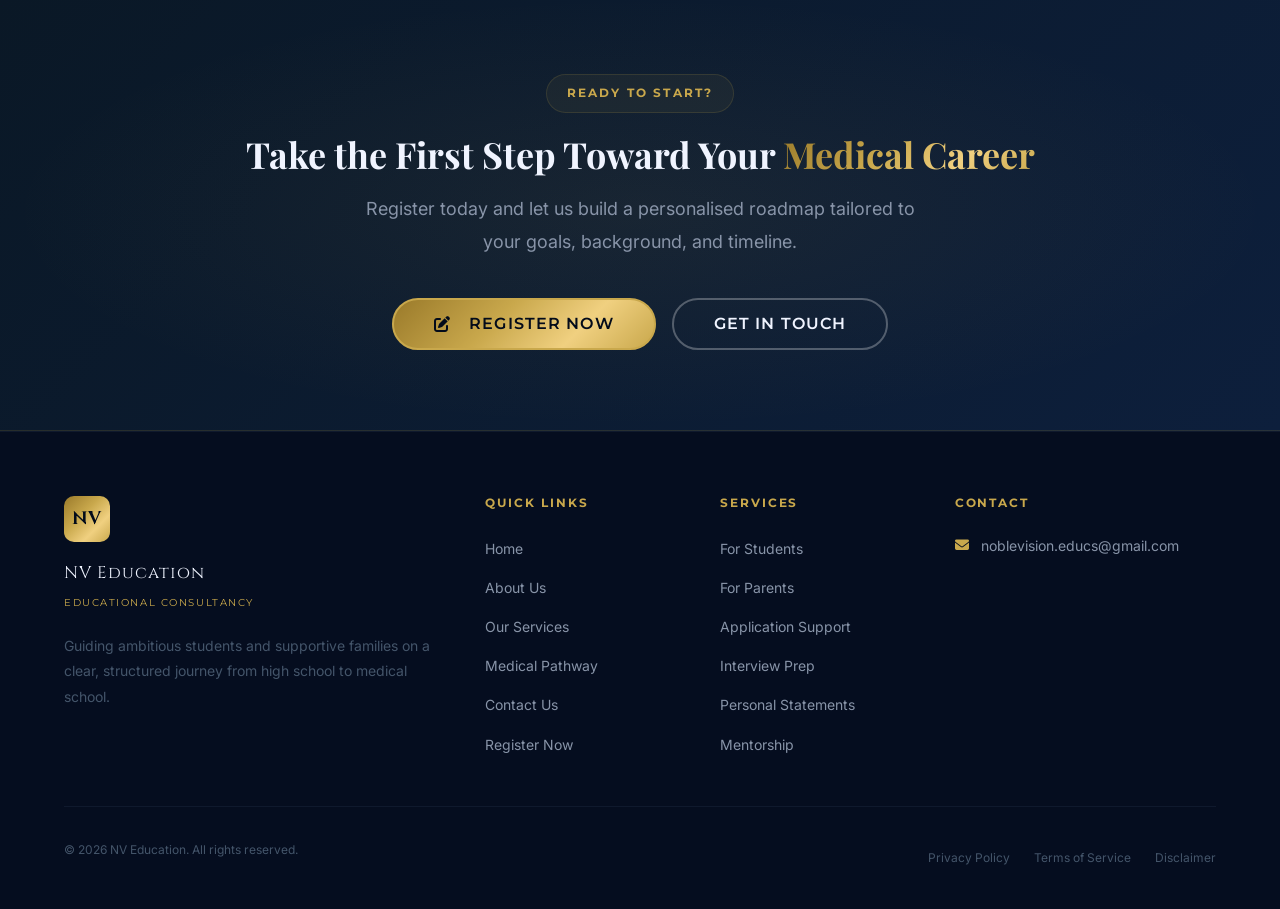
==== commit 8acfaabb: "Rebrand Noble Vision to NV Education across all pages Co-Authored-By: Claude Sonnet 4.6 <noreply@ant" ====
--- a/index.html
+++ b/index.html
@@ -3,8 +3,8 @@
 <head>
   <meta charset="UTF-8" />
   <meta name="viewport" content="width=device-width, initial-scale=1.0" />
-  <title>Noble Vision | Educational Consultancy — Path to Medical School</title>
-  <meta name="description" content="Noble Vision Educational Consultancy guides motivated students from Grade 10 to medical school with structured roadmaps, expert mentorship, and proven application strategies." />
+  <title>NV Education | Educational Consultancy — Path to Medical School</title>
+  <meta name="description" content="NV Education guides motivated students from Grade 10 to medical school with structured roadmaps, expert mentorship, and proven application strategies." />
 
   <!-- Google Fonts -->
   <link rel="preconnect" href="https://fonts.googleapis.com" />
@@ -27,10 +27,10 @@
      ============================================================ -->
 <header class="site-header" id="site-header">
   <nav class="nav-container">
-    <a href="index.html" class="nav-logo" aria-label="Noble Vision Home">
+    <a href="index.html" class="nav-logo" aria-label="NV Education Home">
       <div class="logo-mark">NV</div>
       <div class="nav-logo-text">
-        <span class="logo-name">Noble Vision</span>
+        <span class="logo-name">NV Education</span>
         <span class="logo-sub">Educational Consultancy</span>
       </div>
     </a>
@@ -63,7 +63,7 @@
     <div class="container hero-layout">
       <!-- Hero Text -->
       <div class="hero-content">
-        <div class="hero-label">Noble Vision Educational Consultancy</div>
+        <div class="hero-label">NV Education</div>
         <h1 class="hero-title">
           Your Path to
           <span class="text-gradient-gold">Medical School</span>
@@ -89,7 +89,7 @@
         <div class="hero-image-frame">
           <img
             src="hero-illustration.svg"
-            alt="Noble Vision — Path to Medical School"
+            alt="NV Education — Path to Medical School"
             class="hero-image"
           />
           <div class="hero-stat-bubble hero-stat-bubble--left">
@@ -121,7 +121,7 @@
             both academic excellence and strong character."
           </p>
           <footer style="font-family:var(--font-label); font-size:var(--text-xs); letter-spacing:0.16em; text-transform:uppercase; color:var(--color-gold);">
-            — The Noble Vision Mission
+            — The NV Education Mission
           </footer>
         </blockquote>
       </div>
@@ -143,7 +143,7 @@
         <h2 class="section-title">Comprehensive Guidance, <span class="text-gradient-gold">Every Step</span></h2>
         <div class="section-divider"></div>
         <p class="section-subtitle">
-          Noble Vision offers end-to-end support — from choosing the right
+          NV Education offers end-to-end support — from choosing the right
           high-school subjects to submitting your medical school application.
         </p>
       </div>
@@ -200,7 +200,7 @@
     <div class="container">
 
       <div class="section-header fade-in">
-        <span class="section-label">Why Noble Vision</span>
+        <span class="section-label">Why NV Education</span>
         <h2 class="section-title">Built on <span class="text-gradient-gold">Real Experience</span></h2>
         <div class="section-divider"></div>
       </div>
@@ -409,7 +409,7 @@
 
       <div class="footer-brand">
         <div class="logo-mark" style="margin-bottom:1rem;">NV</div>
-        <p style="font-family:var(--font-display); font-size:1.05rem; color:var(--color-text-primary); letter-spacing:0.06em; margin-bottom:0.25rem;">Noble Vision</p>
+        <p style="font-family:var(--font-display); font-size:1.05rem; color:var(--color-text-primary); letter-spacing:0.06em; margin-bottom:0.25rem;">NV Education</p>
         <p style="font-family:var(--font-label); font-size:0.65rem; letter-spacing:0.15em; text-transform:uppercase; color:var(--color-gold); margin-bottom:0;">Educational Consultancy</p>
         <p class="footer-tagline">Guiding ambitious students and supportive families on a clear, structured journey from high school to medical school.</p>
 
@@ -447,7 +447,7 @@
     </div>
 
     <div class="footer-bottom">
-      <p class="footer-copyright">&copy; 2026 Noble Vision Educational Consultancy. All rights reserved.</p>
+      <p class="footer-copyright">&copy; 2026 NV Education. All rights reserved.</p>
       <nav class="footer-legal">
         <a href="#">Privacy Policy</a>
         <a href="#">Terms of Service</a>
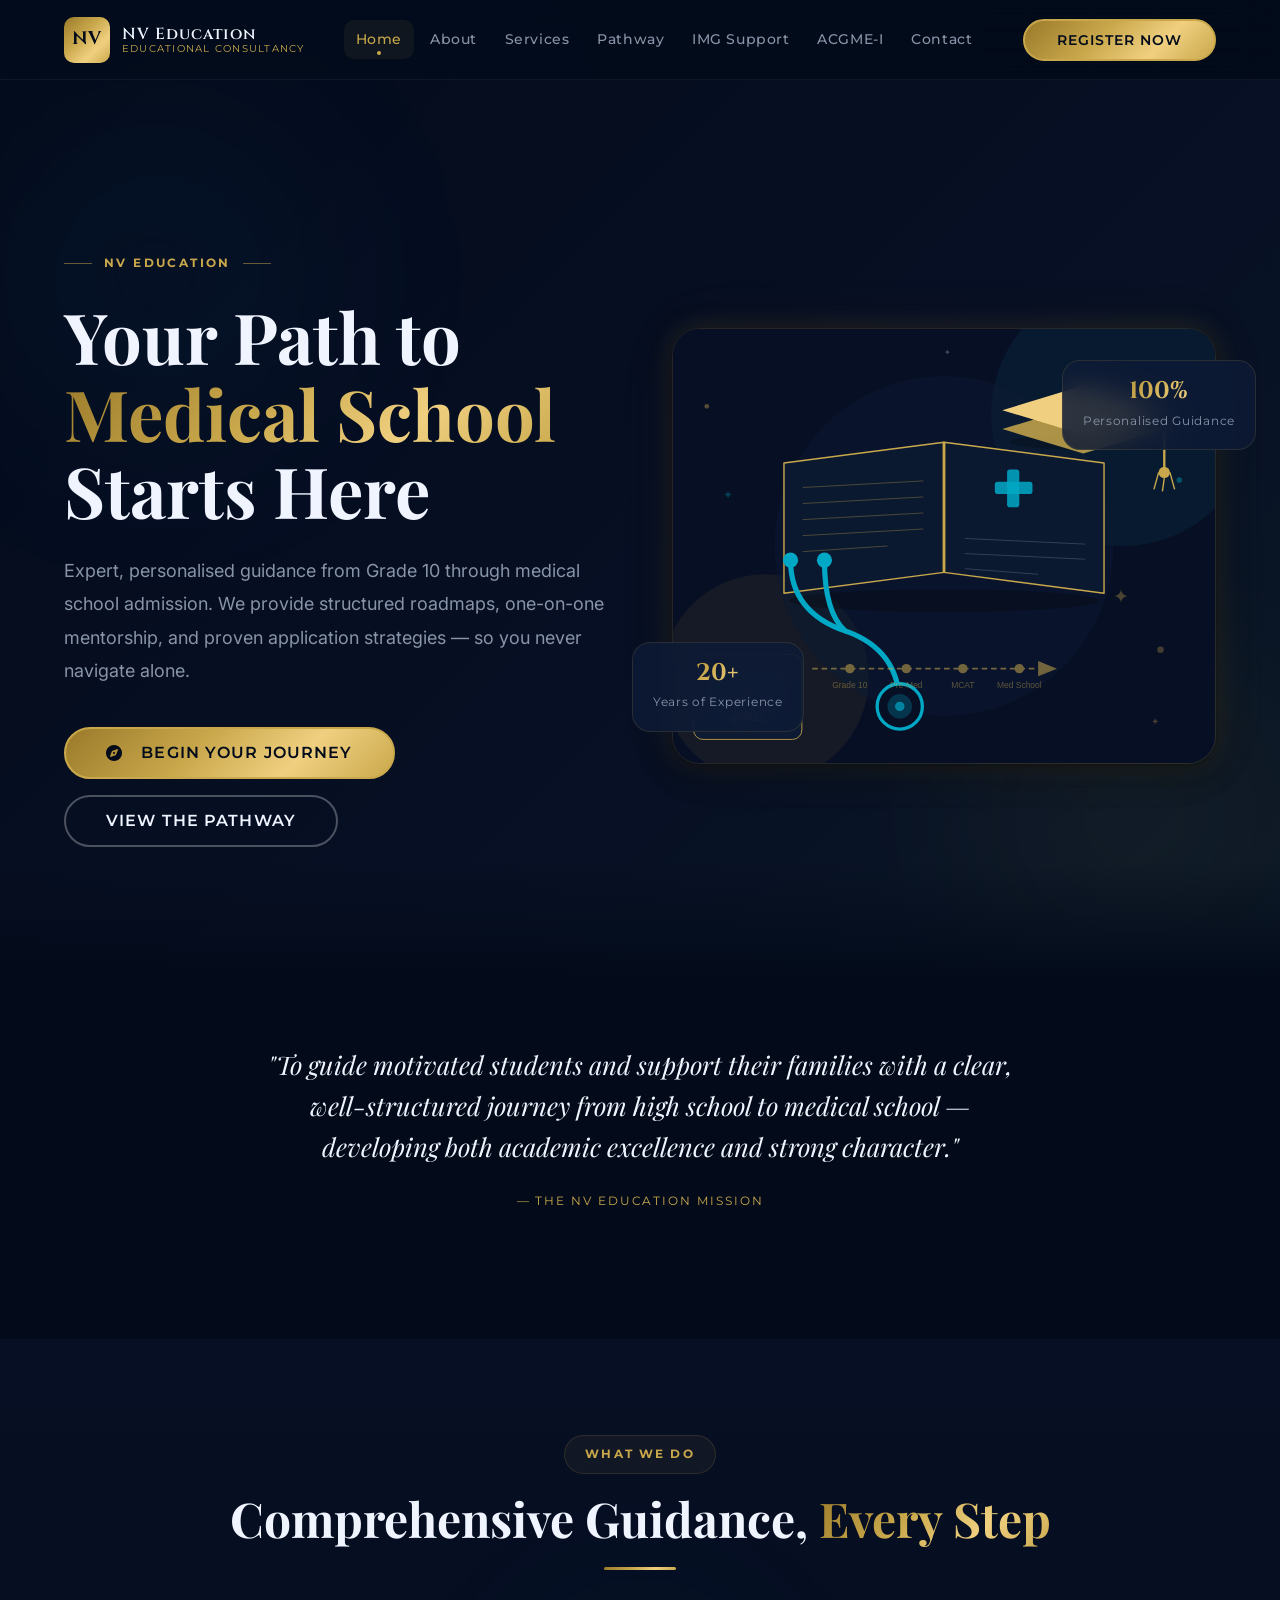
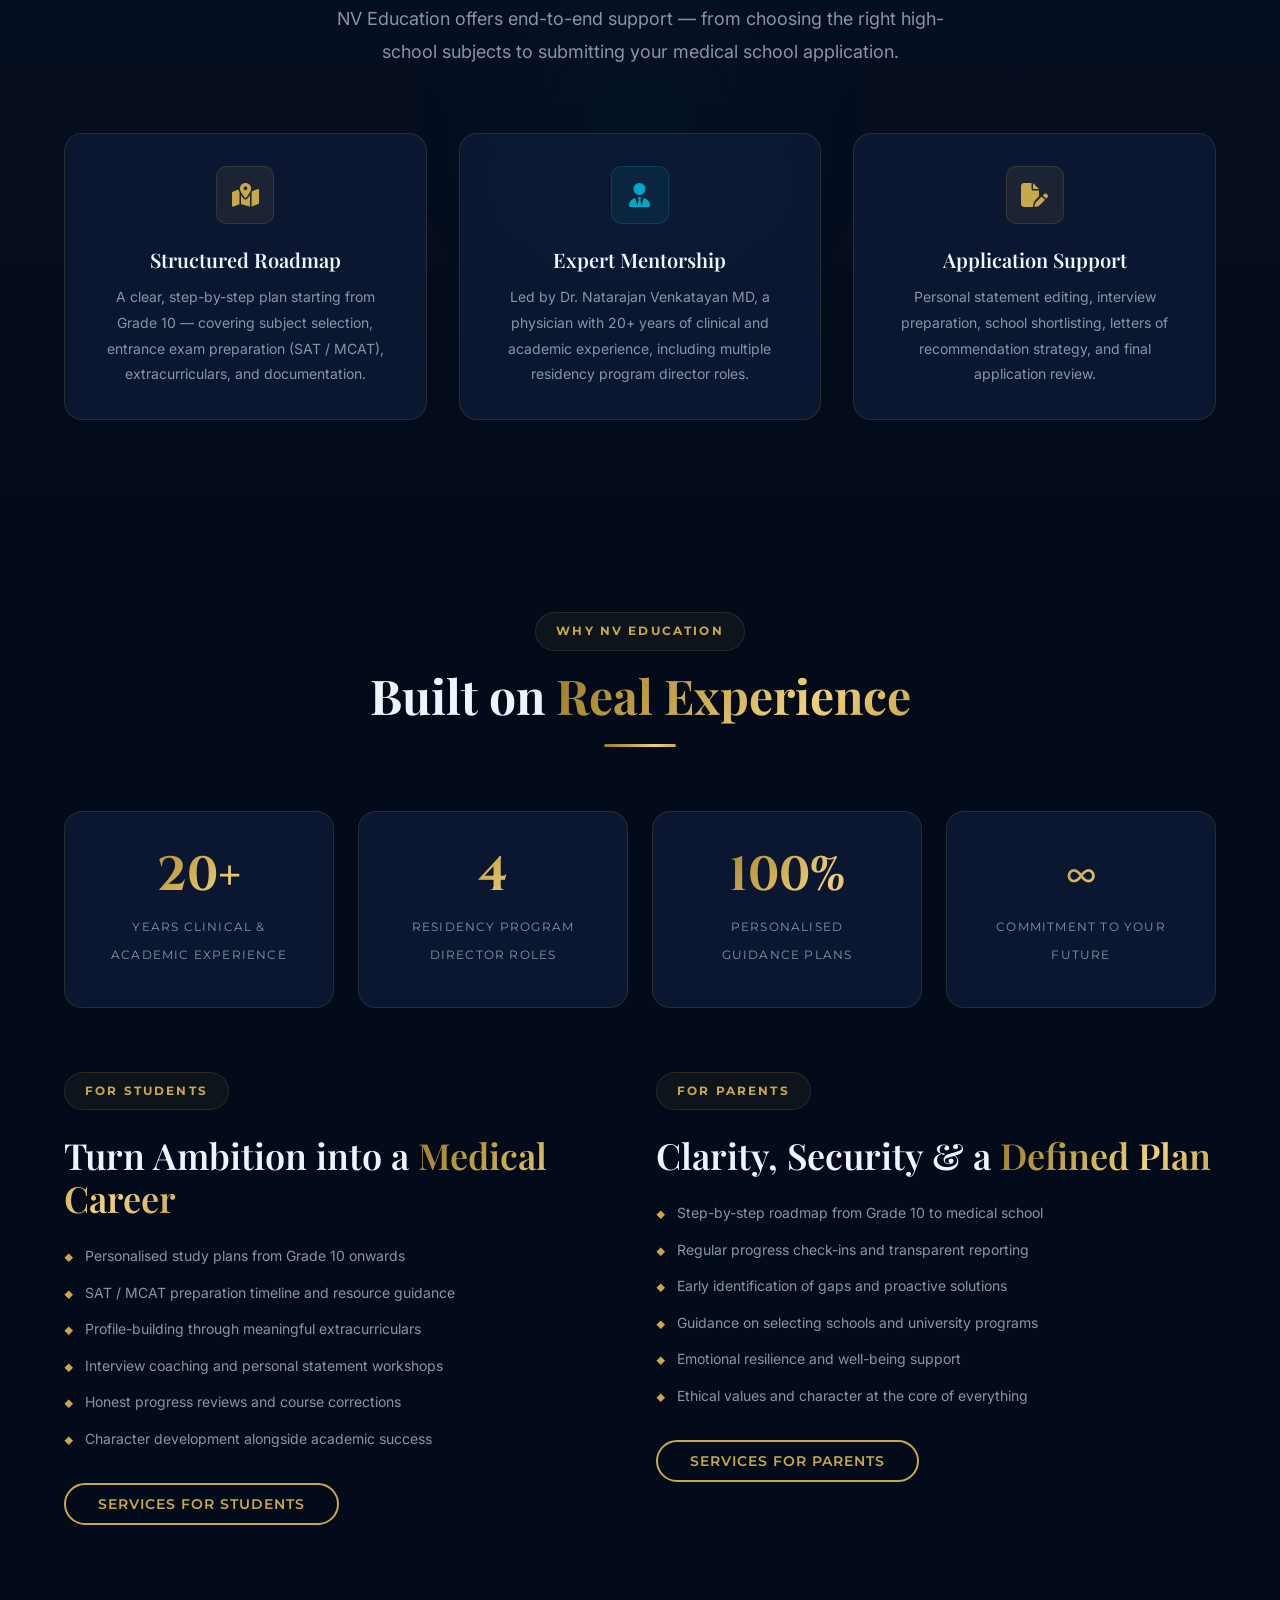
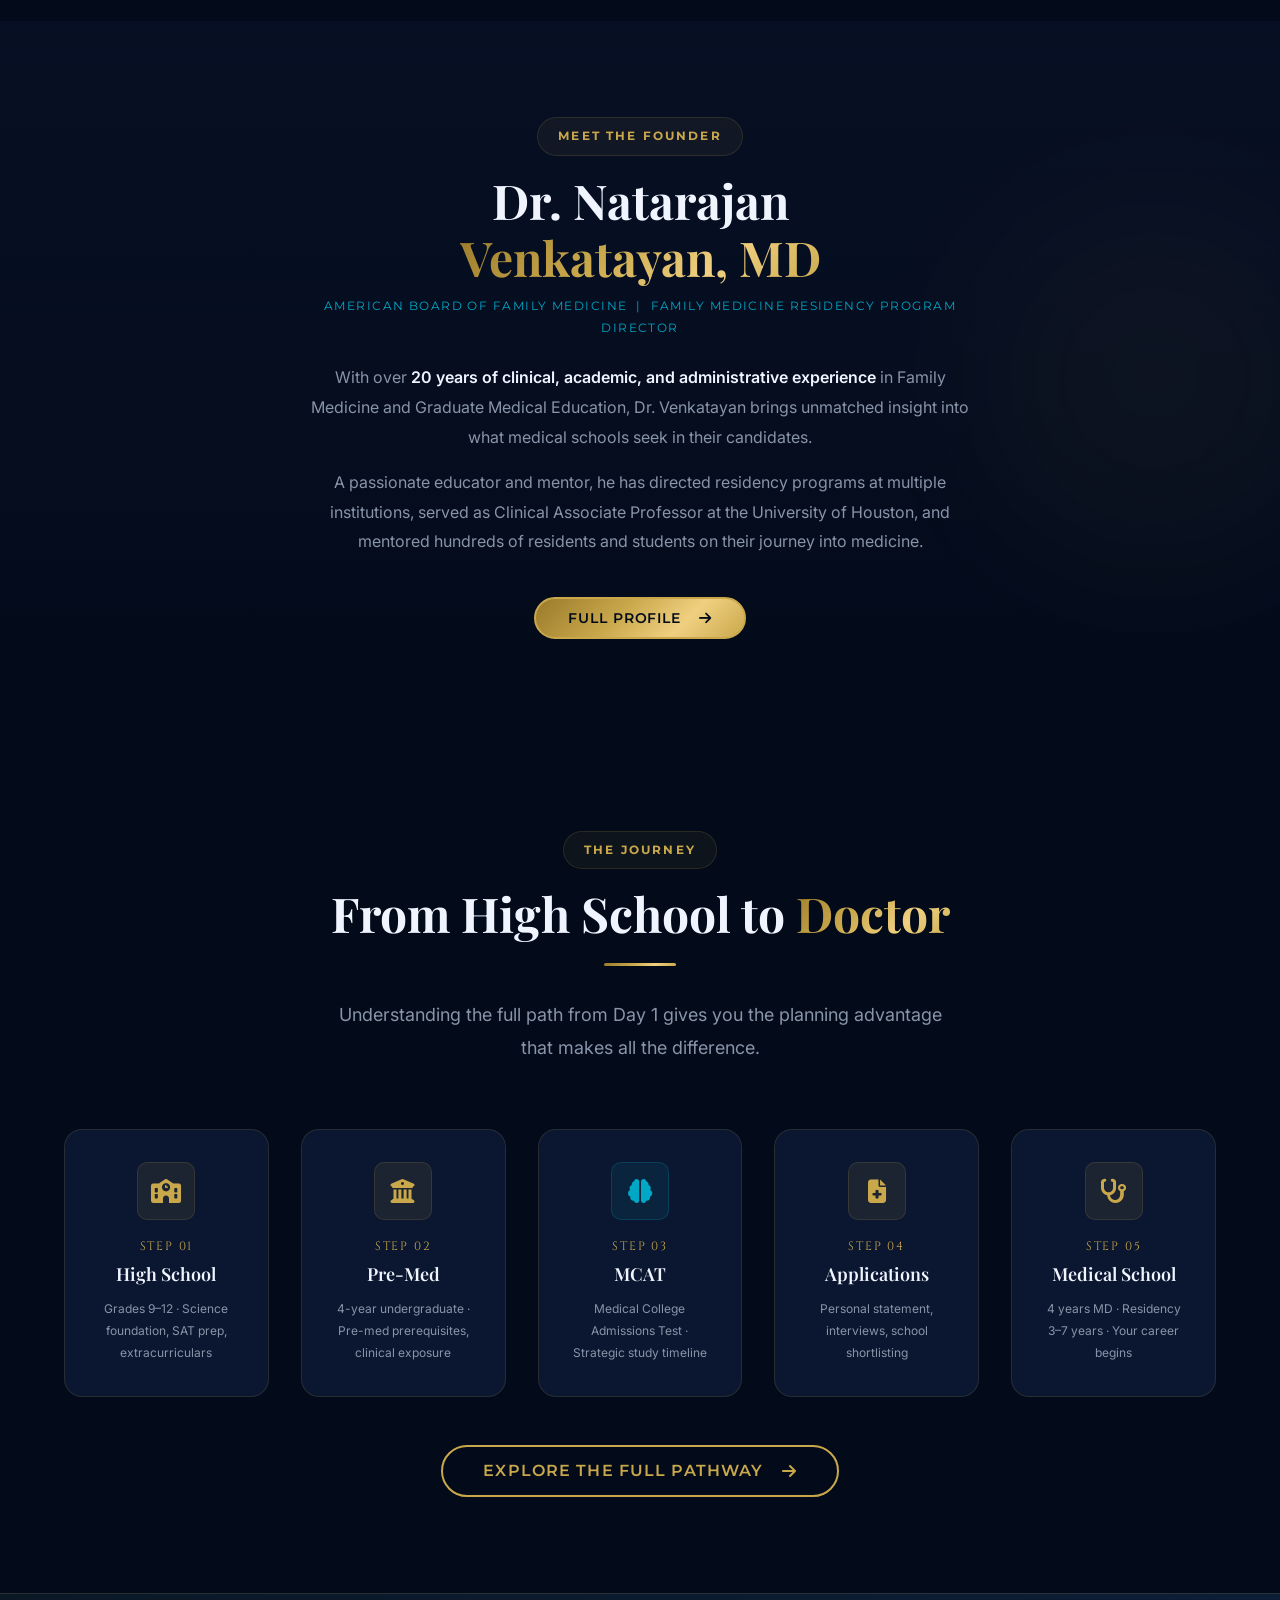
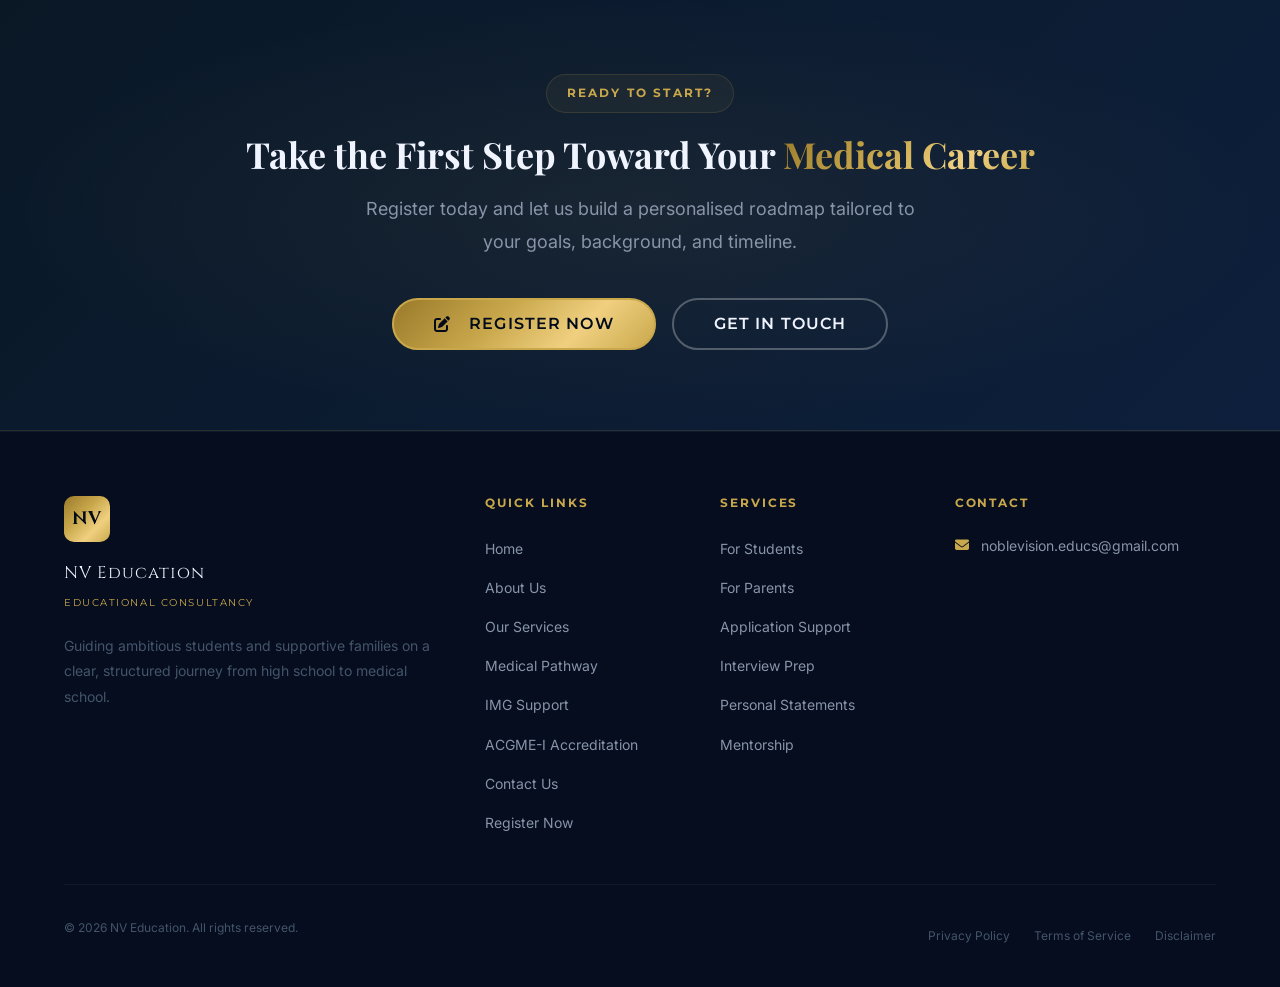
==== commit eab95af1: "Add IMG Support and ACGME-I pages per Oct 20 updates - New IMG Support page: single discounted one-o" ====
--- a/index.html
+++ b/index.html
@@ -39,6 +39,8 @@
       <li><a href="about.html"              >About</a></li>
       <li><a href="services.html"           >Services</a></li>
       <li><a href="pathway.html"            >Pathway</a></li>
+      <li><a href="img-support.html"       >IMG Support</a></li>
+      <li><a href="acgme-i.html"            >ACGME-I</a></li>
       <li><a href="contact.html"            >Contact</a></li>
     </ul>
     <a href="contact.html#register" class="btn btn--primary nav-cta">Register Now</a>
@@ -422,6 +424,8 @@
           <li><a href="about.html">About Us</a></li>
           <li><a href="services.html">Our Services</a></li>
           <li><a href="pathway.html">Medical Pathway</a></li>
+          <li><a href="img-support.html">IMG Support</a></li>
+          <li><a href="acgme-i.html">ACGME-I Accreditation</a></li>
           <li><a href="contact.html">Contact Us</a></li>
           <li><a href="contact.html#register">Register Now</a></li>
         </ul>
--- a/css/components.css
+++ b/css/components.css
@@ -381,6 +381,7 @@
 }
 .nav-links a {
   display: block;
+  white-space: nowrap;
   padding: var(--space-2) var(--space-4);
   font-family: var(--font-label);
   font-size: var(--text-sm);
@@ -428,8 +429,13 @@
 .nav-toggle.open span:nth-child(2) { opacity: 0; }
 .nav-toggle.open span:nth-child(3) { transform: translateY(-7px) rotate(-45deg); }
 
+/* Tighter links on mid-size screens */
+@media (max-width: 1360px) {
+  .nav-links a { padding: var(--space-2) var(--space-3); }
+}
+
 /* Mobile nav */
-@media (max-width: 960px) {
+@media (max-width: 1180px) {
   .nav-links, .nav-cta { display: none; }
   .nav-toggle { display: flex; }
 
